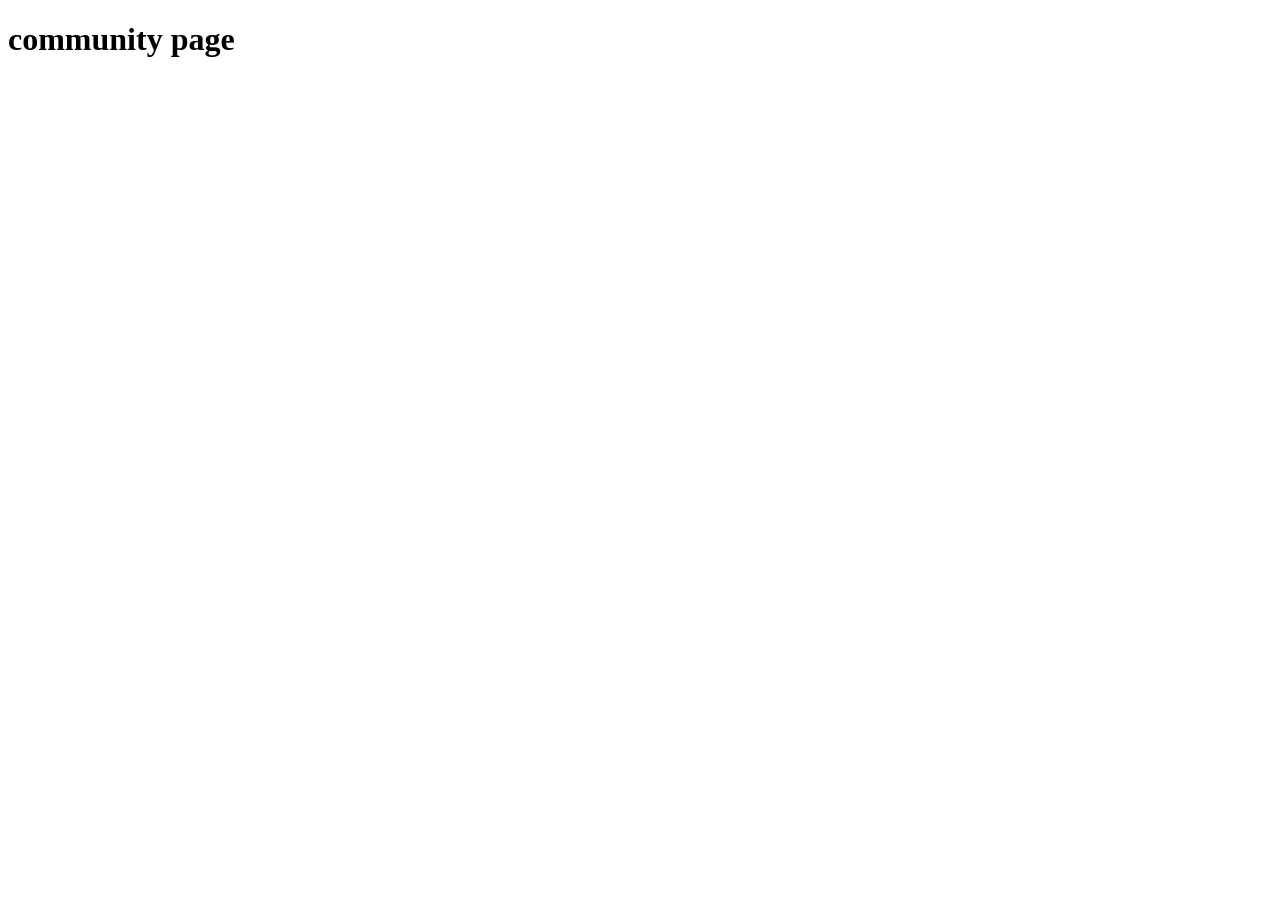
==== pages/community.html @ 9b2ff8e5 "Project structure added" ====
<!doctype html>
<html lang="en">
  <head>
    <meta charset="UTF-8" />
    <meta name="viewport" content="width=device-width, initial-scale=1.0" />
    <title>Document</title>
  </head>
  <body>
    <h1>community page</h1>
  </body>
</html>
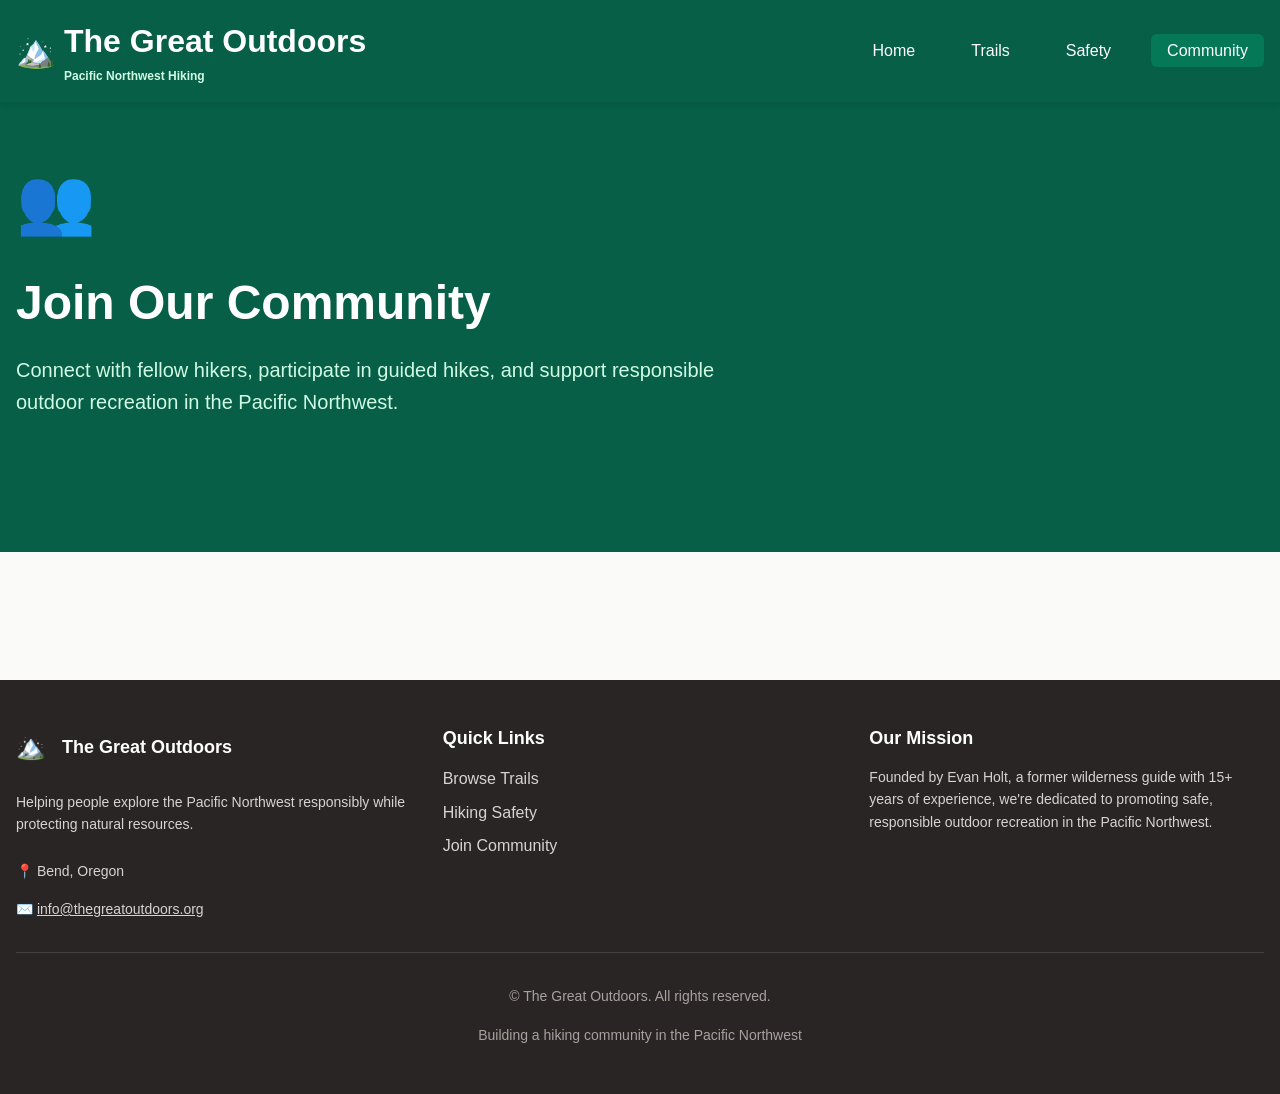
==== commit e88ca5e6: "added community page infra and added missing content on the home page" ====
--- a/pages/community.html
+++ b/pages/community.html
@@ -3,9 +3,135 @@
   <head>
     <meta charset="UTF-8" />
     <meta name="viewport" content="width=device-width, initial-scale=1.0" />
-    <title>Document</title>
+    <meta
+      name="description"
+      content="Join The Great Outdoors hiking community. Register for guided hikes, support our mission, and connect with fellow outdoor enthusiasts."
+    />
+    <title>Community - The Great Outdoors</title>
+
+    <link rel="stylesheet" href="../styles/framework.css" />
+    <link rel="stylesheet" href="../styles/styles.css" />
   </head>
   <body>
-    <h1>community page</h1>
+    <!-- NAVIGATION -->
+    <nav class="navbar">
+      <div class="container navbar-container">
+        <a href="index.html" class="navbar-brand">
+          <span>🏔️</span>
+          <div>
+            <div>The Great Outdoors</div>
+            <div class="text-xs text-emerald-100">Pacific Northwest Hiking</div>
+          </div>
+        </a>
+
+        <button
+          class="navbar-toggle"
+          id="navToggle"
+          aria-label="Toggle navigation"
+        >
+          ☰
+        </button>
+
+        <ul class="navbar-nav" id="navMenu">
+          <li><a href="index.html" class="nav-link">Home</a></li>
+          <li><a href="trails.html" class="nav-link">Trails</a></li>
+          <li><a href="safety.html" class="nav-link">Safety</a></li>
+          <li>
+            <a href="community.html" class="nav-link active">Community</a>
+          </li>
+        </ul>
+      </div>
+    </nav>
+
+    <!-- HERO SECTION -->
+    <section class="hero hero-sm">
+      <div class="container">
+        <div class="hero-content m-0">
+          <div style="font-size: 4rem; margin-bottom: 1.5rem">👥</div>
+          <h1 class="hero-title">Join Our Community</h1>
+          <p class="hero-text">
+            Connect with fellow hikers, participate in guided hikes, and support
+            responsible outdoor recreation in the Pacific Northwest.
+          </p>
+        </div>
+      </div>
+    </section>
+
+    <!-- MAIN CONTENT -->
+    <div class="container section-lg">
+      <!-- Upcoming Guided Hikes -->
+
+      <!-- Registration Form -->
+
+      <!-- Support Section -->
+
+      <!-- Newsletter Signup -->
+
+      <!-- Community Benefits -->
+    </div>
+
+    <!-- FOOTER -->
+    <footer class="footer">
+      <div class="container">
+        <div class="grid grid-cols-3 gap-4">
+          <div>
+            <div class="flex items-center gap-2 mb-3">
+              <span style="font-size: 1.5rem">🏔️</span>
+              <span class="font-bold text-lg" style="color: white"
+                >The Great Outdoors</span
+              >
+            </div>
+            <p class="text-sm mb-3">
+              Helping people explore the Pacific Northwest responsibly while
+              protecting natural resources.
+            </p>
+            <div class="text-sm">
+              <div class="mb-2">📍 Bend, Oregon</div>
+              <div>
+                ✉️
+                <a
+                  href="mailto:info@thegreatoutdoors.org"
+                  style="color: #d6d3d1"
+                  >info@thegreatoutdoors.org</a
+                >
+              </div>
+            </div>
+          </div>
+
+          <div>
+            <h3>Quick Links</h3>
+            <ul class="footer-links">
+              <li><a href="trails.html">Browse Trails</a></li>
+              <li><a href="safety.html">Hiking Safety</a></li>
+              <li><a href="community.html">Join Community</a></li>
+            </ul>
+          </div>
+
+          <div>
+            <h3>Our Mission</h3>
+            <p class="text-sm">
+              Founded by Evan Holt, a former wilderness guide with 15+ years of
+              experience, we're dedicated to promoting safe, responsible outdoor
+              recreation in the Pacific Northwest.
+            </p>
+          </div>
+        </div>
+
+        <div class="footer-bottom">
+          <p>
+            &copy; <span id="currentYear"></span> The Great Outdoors. All rights
+            reserved.
+          </p>
+          <p class="mt-1">
+            Building a hiking community in the Pacific Northwest
+          </p>
+        </div>
+      </div>
+    </footer>
+
+    <!-- JAVASCRIPT -->
+    <script src="js/trails-data.js"></script>
+    <script src="js/main.js"></script>
+    <script src="js/community.js"></script>
   </body>
 </html>
--- a/styles/framework.css
+++ b/styles/framework.css
@@ -0,0 +1,822 @@
+/**
+ * CUSTOM CSS FRAMEWORK
+ * A simple, class-based CSS framework for The Great Outdoors website
+ * Students can use these classes throughout the HTML files
+ * 
+ * HOW TO USE:
+ * 1. Add classes to HTML elements like: <div class="container">
+ * 2. Multiple classes can be combined: <div class="card shadow">
+ * 3. Modify colors and sizes below to customize the design
+ */
+
+/* ========================================
+   RESET & BASE STYLES
+   ======================================== */
+
+* {
+  margin: 0;
+  padding: 0;
+  box-sizing: border-box;
+}
+
+body {
+  font-family:
+    -apple-system, BlinkMacSystemFont, "Segoe UI", "Roboto", "Oxygen", "Ubuntu",
+    "Cantarell", sans-serif;
+  line-height: 1.6;
+  color: #292524; /* stone-800 */
+  background-color: #fafaf9; /* stone-50 */
+}
+
+img {
+  max-width: 100%;
+  height: auto;
+  display: block;
+}
+
+/* ========================================
+   LAYOUT CLASSES
+   ======================================== */
+
+/* Container - centers content and adds padding */
+.container {
+  max-width: 1280px;
+  margin: 0 auto;
+  padding: 0 1rem;
+}
+
+.container-wide {
+  max-width: 1536px;
+  margin: 0 auto;
+  padding: 0 1rem;
+}
+
+.container-narrow {
+  max-width: 768px;
+  margin: 0 auto;
+  padding: 0 1rem;
+}
+
+/* Spacing utilities */
+.section {
+  padding: 3rem 0;
+}
+
+.section-lg {
+  padding: 4rem 0;
+}
+
+/* ========================================
+   GRID SYSTEM
+   ======================================== */
+
+.grid {
+  display: grid;
+  gap: 1.5rem;
+}
+
+.grid-cols-1 {
+  grid-template-columns: 1fr;
+}
+
+.grid-cols-2 {
+  grid-template-columns: repeat(2, 1fr);
+}
+
+.grid-cols-3 {
+  grid-template-columns: repeat(3, 1fr);
+}
+
+.grid-cols-4 {
+  grid-template-columns: repeat(4, 1fr);
+}
+
+/* Responsive grid - mobile first */
+@media (max-width: 768px) {
+  .grid-cols-2,
+  .grid-cols-3,
+  .grid-cols-4 {
+    grid-template-columns: 1fr;
+  }
+}
+
+@media (min-width: 769px) and (max-width: 1024px) {
+  .grid-cols-3,
+  .grid-cols-4 {
+    grid-template-columns: repeat(2, 1fr);
+  }
+}
+
+/* Flexbox utilities */
+.flex {
+  display: flex;
+}
+
+.flex-col {
+  flex-direction: column;
+}
+
+.flex-wrap {
+  flex-wrap: wrap;
+}
+
+.items-center {
+  align-items: center;
+}
+
+.items-start {
+  align-items: flex-start;
+}
+
+.justify-between {
+  justify-content: space-between;
+}
+
+.justify-center {
+  justify-content: center;
+}
+
+.gap-1 {
+  gap: 0.5rem;
+}
+
+.gap-2 {
+  gap: 1rem;
+}
+
+.gap-3 {
+  gap: 1.5rem;
+}
+
+.gap-4 {
+  gap: 2rem;
+}
+
+/* ========================================
+   COLOR SYSTEM
+   ======================================== */
+
+/* Background colors */
+.bg-white {
+  background-color: #ffffff;
+}
+
+.bg-stone-50 {
+  background-color: #fafaf9;
+}
+
+.bg-stone-100 {
+  background-color: #f5f5f4;
+}
+
+.bg-stone-800 {
+  background-color: #292524;
+}
+
+.bg-emerald-50 {
+  background-color: #ecfdf5;
+}
+
+.bg-emerald-700 {
+  background-color: #047857;
+}
+
+.bg-emerald-800 {
+  background-color: #065f46;
+}
+
+.bg-amber-50 {
+  background-color: #fffbeb;
+}
+
+/* Text colors */
+.text-white {
+  color: #ffffff;
+}
+
+.text-stone-600 {
+  color: #57534e;
+}
+
+.text-stone-700 {
+  color: #44403c;
+}
+
+.text-stone-800 {
+  color: #292524;
+}
+
+.text-emerald-100 {
+  color: #d1fae5;
+}
+
+.text-emerald-700 {
+  color: #047857;
+}
+
+.text-emerald-800 {
+  color: #065f46;
+}
+
+.text-amber-700 {
+  color: #b45309;
+}
+
+.text-green-800 {
+  color: #166534;
+}
+
+.text-yellow-800 {
+  color: #854d0e;
+}
+
+.text-red-800 {
+  color: #991b1b;
+}
+
+/* ========================================
+   TYPOGRAPHY
+   ======================================== */
+
+h1,
+h2,
+h3,
+h4,
+h5,
+h6 {
+  font-weight: 700;
+  line-height: 1.2;
+  margin-bottom: 1rem;
+  color: #292524;
+}
+
+h1 {
+  font-size: 2.5rem;
+}
+
+h2 {
+  font-size: 2rem;
+}
+
+h3 {
+  font-size: 1.5rem;
+}
+
+h4 {
+  font-size: 1.25rem;
+}
+
+p {
+  margin-bottom: 1rem;
+}
+
+.text-xl {
+  font-size: 1.25rem;
+}
+
+.text-lg {
+  font-size: 1.125rem;
+}
+
+.text-sm {
+  font-size: 0.875rem;
+}
+
+.text-xs {
+  font-size: 0.75rem;
+}
+
+.text-center {
+  text-align: center;
+}
+
+.font-bold {
+  font-weight: 700;
+}
+
+.font-semibold {
+  font-weight: 600;
+}
+
+/* ========================================
+   BUTTONS
+   ======================================== */
+
+.btn {
+  display: inline-block;
+  padding: 0.75rem 1.5rem;
+  font-weight: 600;
+  text-align: center;
+  text-decoration: none;
+  border-radius: 0.5rem;
+  border: none;
+  cursor: pointer;
+  transition: all 0.2s;
+  font-size: 1rem;
+}
+
+.btn-primary {
+  background-color: #047857; /* emerald-700 */
+  color: white;
+}
+
+.btn-primary:hover {
+  background-color: #065f46; /* emerald-800 */
+}
+
+.btn-secondary {
+  background-color: white;
+  color: #047857;
+  border: 2px solid #047857;
+}
+
+.btn-secondary:hover {
+  background-color: #ecfdf5; /* emerald-50 */
+}
+
+.btn-block {
+  display: block;
+  width: 100%;
+}
+
+.btn-lg {
+  padding: 1rem 2rem;
+  font-size: 1.125rem;
+}
+
+/* ========================================
+   CARDS
+   ======================================== */
+
+.card {
+  background-color: white;
+  border-radius: 0.5rem;
+  padding: 1.5rem;
+  border: 1px solid #e7e5e4; /* stone-200 */
+}
+
+.card-image {
+  width: 100%;
+  height: 12rem;
+  object-fit: cover;
+  border-radius: 0.5rem 0.5rem 0 0;
+  margin: -1.5rem -1.5rem 1rem -1.5rem;
+}
+
+.card-title {
+  font-size: 1.25rem;
+  font-weight: 700;
+  margin-bottom: 0.5rem;
+  color: #292524;
+}
+
+.card-text {
+  color: #57534e;
+  margin-bottom: 1rem;
+}
+
+/* ========================================
+   BADGES & PILLS
+   ======================================== */
+
+.badge {
+  display: inline-block;
+  padding: 0.25rem 0.75rem;
+  font-size: 0.875rem;
+  font-weight: 600;
+  border-radius: 9999px;
+}
+
+.badge-green {
+  background-color: #dcfce7;
+  color: #166534;
+}
+
+.badge-yellow {
+  background-color: #fef9c3;
+  color: #854d0e;
+}
+
+.badge-red {
+  background-color: #fee2e2;
+  color: #991b1b;
+}
+
+.badge-emerald {
+  background-color: #047857;
+  color: white;
+}
+
+/* ========================================
+   FORMS
+   ======================================== */
+
+.form-group {
+  margin-bottom: 1.5rem;
+}
+
+.form-label {
+  display: block;
+  font-weight: 600;
+  margin-bottom: 0.5rem;
+  color: #44403c;
+}
+
+.form-control {
+  width: 100%;
+  padding: 0.75rem 1rem;
+  border: 1px solid #d6d3d1; /* stone-300 */
+  border-radius: 0.5rem;
+  font-size: 1rem;
+  font-family: inherit;
+}
+
+.form-control:focus {
+  outline: none;
+  border-color: #047857;
+  box-shadow: 0 0 0 3px rgba(4, 120, 87, 0.1);
+}
+
+select.form-control {
+  cursor: pointer;
+  background-color: white;
+}
+
+textarea.form-control {
+  min-height: 120px;
+  resize: vertical;
+}
+
+/* ========================================
+   NAVIGATION
+   ======================================== */
+
+.navbar {
+  background-color: #065f46; /* emerald-800 */
+  color: white;
+  padding: 1rem 0;
+  position: sticky;
+  top: 0;
+  z-index: 1000;
+  box-shadow: 0 2px 8px rgba(0, 0, 0, 0.1);
+}
+
+.navbar-container {
+  display: flex;
+  justify-content: space-between;
+  align-items: center;
+}
+
+.navbar-brand {
+  font-size: 2rem;
+  font-weight: 700;
+  color: white;
+  text-decoration: none;
+  display: flex;
+  align-items: center;
+  gap: 0.5rem;
+}
+
+.navbar-brand:hover {
+  opacity: 0.9;
+}
+
+.navbar-nav {
+  display: flex;
+  list-style: none;
+  gap: 1.5rem;
+  align-items: center;
+}
+
+.nav-link {
+  color: white;
+  text-decoration: none;
+  padding: 0.5rem 1rem;
+  border-radius: 0.375rem;
+  transition: background-color 0.2s;
+}
+
+.nav-link:hover,
+.nav-link.active {
+  background-color: #047857; /* emerald-700 */
+}
+
+/* Mobile menu toggle */
+.navbar-toggle {
+  display: none;
+  background: none;
+  border: none;
+  color: white;
+  font-size: 1.5rem;
+  cursor: pointer;
+}
+
+@media (max-width: 768px) {
+  .navbar-toggle {
+    display: block;
+  }
+
+  .navbar-nav {
+    display: none;
+    flex-direction: column;
+    width: 100%;
+    gap: 0;
+  }
+
+  .navbar-nav.active {
+    display: flex;
+    position: absolute;
+    top: 100%;
+    left: 0;
+    right: 0;
+    background-color: #065f46;
+    padding: 1rem;
+    box-shadow: 0 4px 8px rgba(0, 0, 0, 0.1);
+  }
+
+  .navbar-container {
+    flex-wrap: wrap;
+  }
+
+  .nav-link {
+    display: block;
+    width: 100%;
+  }
+}
+
+/* ========================================
+   HERO SECTION
+   ======================================== */
+
+.hero {
+  background-color: #065f46; /* emerald-800 */
+  color: white;
+  padding: 4rem 0;
+  position: relative;
+  overflow: hidden;
+  min-height: 80vh;
+}
+
+.hero-sm {
+  min-height: 50vh;
+  padding: 3rem 0;
+}
+
+.hero-overlay {
+  position: absolute;
+  inset: 0;
+  background-size: cover;
+  background-position: center;
+  opacity: 0.3;
+  z-index: 0;
+}
+
+.hero-content {
+  position: relative;
+  z-index: 1;
+  max-width: 768px;
+  margin-top: 8rem;
+}
+
+.hero-content-sm {
+  margin-top: 4rem !important;
+}
+
+.hero-title {
+  font-size: 3rem;
+  line-height: 1.1;
+  margin-bottom: 1.5rem;
+  color: white;
+}
+
+.hero-text {
+  font-size: 1.25rem;
+  color: #d1fae5; /* emerald-100 */
+  margin-bottom: 2rem;
+}
+
+@media (max-width: 768px) {
+  .hero {
+    padding: 3rem 0;
+  }
+
+  .hero-title {
+    font-size: 2rem;
+  }
+
+  .hero-text {
+    font-size: 1.125rem;
+  }
+}
+
+/* ========================================
+   FOOTER
+   ======================================== */
+
+.footer {
+  background-color: #292524; /* stone-800 */
+  color: #d6d3d1; /* stone-300 */
+  padding: 3rem 0 2rem;
+  margin-top: auto;
+}
+
+.footer h3 {
+  color: white;
+  font-size: 1.125rem;
+  margin-bottom: 1rem;
+}
+
+.footer-links {
+  list-style: none;
+}
+
+.footer-links li {
+  margin-bottom: 0.5rem;
+}
+
+.footer-links a {
+  color: #d6d3d1;
+  text-decoration: none;
+  transition: color 0.2s;
+}
+
+.footer-links a:hover {
+  color: #6ee7b7; /* emerald-300 */
+}
+
+.footer-bottom {
+  border-top: 1px solid #44403c;
+  margin-top: 2rem;
+  padding-top: 2rem;
+  text-align: center;
+  color: #a8a29e;
+  font-size: 0.875rem;
+}
+
+/* ========================================
+   UTILITY CLASSES
+   ======================================== */
+
+/* Margins */
+.m-0 {
+  margin: 0;
+}
+.mt-1 {
+  margin-top: 0.5rem;
+}
+.mt-2 {
+  margin-top: 1rem;
+}
+.mt-3 {
+  margin-top: 1.5rem;
+}
+.mt-4 {
+  margin-top: 2rem;
+}
+.mb-1 {
+  margin-bottom: 0.5rem;
+}
+.mb-2 {
+  margin-bottom: 1rem;
+}
+.mb-3 {
+  margin-bottom: 1.5rem;
+}
+.mb-4 {
+  margin-bottom: 2rem;
+}
+.my-2 {
+  margin-top: 1rem;
+  margin-bottom: 1rem;
+}
+.my-3 {
+  margin-top: 1.5rem;
+  margin-bottom: 1.5rem;
+}
+.my-4 {
+  margin-top: 2rem;
+  margin-bottom: 2rem;
+}
+
+/* Padding */
+.p-0 {
+  padding: 0;
+}
+.p-1 {
+  padding: 0.5rem;
+}
+.p-2 {
+  padding: 1rem;
+}
+.p-3 {
+  padding: 1.5rem;
+}
+.p-4 {
+  padding: 2rem;
+}
+.py-2 {
+  padding-top: 1rem;
+  padding-bottom: 1rem;
+}
+.py-3 {
+  padding-top: 1.5rem;
+  padding-bottom: 1.5rem;
+}
+.py-4 {
+  padding-top: 2rem;
+  padding-bottom: 2rem;
+}
+
+/* Borders */
+.border {
+  border: 1px solid #e7e5e4;
+}
+
+.border-emerald {
+  border: 1px solid #047857;
+}
+
+.border-amber {
+  border: 1px solid #f59e0b;
+}
+
+.rounded {
+  border-radius: 0.5rem;
+}
+
+.rounded-full {
+  border-radius: 9999px;
+}
+
+/* Shadows */
+.shadow {
+  box-shadow:
+    0 1px 3px rgba(0, 0, 0, 0.1),
+    0 1px 2px rgba(0, 0, 0, 0.06);
+}
+
+.shadow-lg {
+  box-shadow:
+    0 10px 15px rgba(0, 0, 0, 0.1),
+    0 4px 6px rgba(0, 0, 0, 0.05);
+}
+
+/* Display utilities */
+.hidden {
+  display: none;
+}
+
+.block {
+  display: block;
+}
+
+.inline-block {
+  display: inline-block;
+}
+
+/* Width utilities */
+.w-full {
+  width: 100%;
+}
+
+/* Icon wrapper */
+.icon {
+  width: 1.5rem;
+  height: 1.5rem;
+  display: inline-block;
+}
+
+.icon-lg {
+  width: 2rem;
+  height: 2rem;
+}
+
+.icon-xl {
+  width: 3rem;
+  height: 3rem;
+}
+
+/* Alert boxes */
+.alert {
+  padding: 1rem;
+  border-radius: 0.5rem;
+  margin-bottom: 1rem;
+}
+
+.alert-success {
+  background-color: #dcfce7;
+  color: #166534;
+  border: 1px solid #86efac;
+}
+
+.alert-info {
+  background-color: #dbeafe;
+  color: #1e40af;
+  border: 1px solid #93c5fd;
+}
+
+.alert-warning {
+  background-color: #fef3c7;
+  color: #92400e;
+  border: 1px solid #fcd34d;
+}
--- a/styles/styles.css
+++ b/styles/styles.css
@@ -0,0 +1,169 @@
+/**
+ * ADDITIONAL STYLES
+ * Extra styles that complement the framework
+ * Students can add their own custom styles here
+ */
+
+/* Smooth scrolling for the whole page */
+html {
+  scroll-behavior: smooth;
+}
+
+/* Make sure body takes full height */
+html,
+body {
+  height: 100%;
+}
+
+body {
+  display: flex;
+  flex-direction: column;
+}
+
+/* Ensure main content pushes footer down */
+main {
+  flex: 1;
+}
+
+/* Link hover effects */
+a {
+  transition: all 0.2s ease;
+}
+
+/* Trail card hover effect */
+.card:hover {
+  transform: translateY(-4px);
+  transition: transform 0.3s ease;
+}
+
+/* Improve form accessibility - show focus clearly */
+input:focus,
+select:focus,
+textarea:focus,
+button:focus {
+  outline: 2px solid #047857;
+  outline-offset: 2px;
+}
+
+/* Better image loading */
+img {
+  background-color: #f5f5f4;
+}
+
+/* Print styles - make it look good when printed */
+@media print {
+  .navbar,
+  .footer,
+  .btn {
+    display: none;
+  }
+
+  body {
+    background: white;
+    color: black;
+  }
+
+  .card {
+    border: 1px solid #ccc;
+    page-break-inside: avoid;
+  }
+}
+
+/* Responsive typography for very small screens */
+@media (max-width: 480px) {
+  h1 {
+    font-size: 2rem;
+  }
+
+  h2 {
+    font-size: 1.5rem;
+  }
+
+  .hero-title {
+    font-size: 1.75rem;
+  }
+}
+
+/* Loading animation (can be used for future features) */
+.loading {
+  display: inline-block;
+  width: 20px;
+  height: 20px;
+  border: 3px solid rgba(4, 120, 87, 0.3);
+  border-radius: 50%;
+  border-top-color: #047857;
+  animation: spin 1s ease-in-out infinite;
+}
+
+@keyframes spin {
+  to {
+    transform: rotate(360deg);
+  }
+}
+
+/* Success message animation */
+@keyframes slideIn {
+  from {
+    opacity: 0;
+    transform: translateY(-10px);
+  }
+  to {
+    opacity: 1;
+    transform: translateY(0);
+  }
+}
+
+.alert {
+  animation: slideIn 0.3s ease;
+}
+
+/* Accessibility - Skip to main content link */
+.skip-to-main {
+  position: absolute;
+  left: -9999px;
+  z-index: 999;
+  padding: 1rem;
+  background-color: #047857;
+  color: white;
+  text-decoration: none;
+}
+
+.skip-to-main:focus {
+  left: 50%;
+  transform: translateX(-50%);
+  top: 10px;
+}
+
+/* Hero overlay background image */
+.hero-overlay {
+  background-image: url("https://images.unsplash.com/photo-1551632811-561732d1e306?w=1600&q=80");
+}
+
+/* Icon circles for value propositions */
+.icon-circle {
+  background-color: #ecfdf5; /* emerald-50 */
+  color: #047857; /* emerald-700 */
+  border-radius: 50%;
+  margin: 0 auto 1rem;
+  display: flex;
+  align-items: center;
+  justify-content: center;
+  font-size: 2rem;
+  width: 3rem;
+  height: 3rem;
+}
+
+/* CTA section icon */
+.cta-icon {
+  font-size: 4rem;
+  margin-bottom: 1.5rem;
+}
+
+/* Footer email color */
+.footer-email {
+  color: #d6d3d1;
+  text-decoration: none;
+}
+.footer-email:hover {
+  color: #6ee7b7;
+}
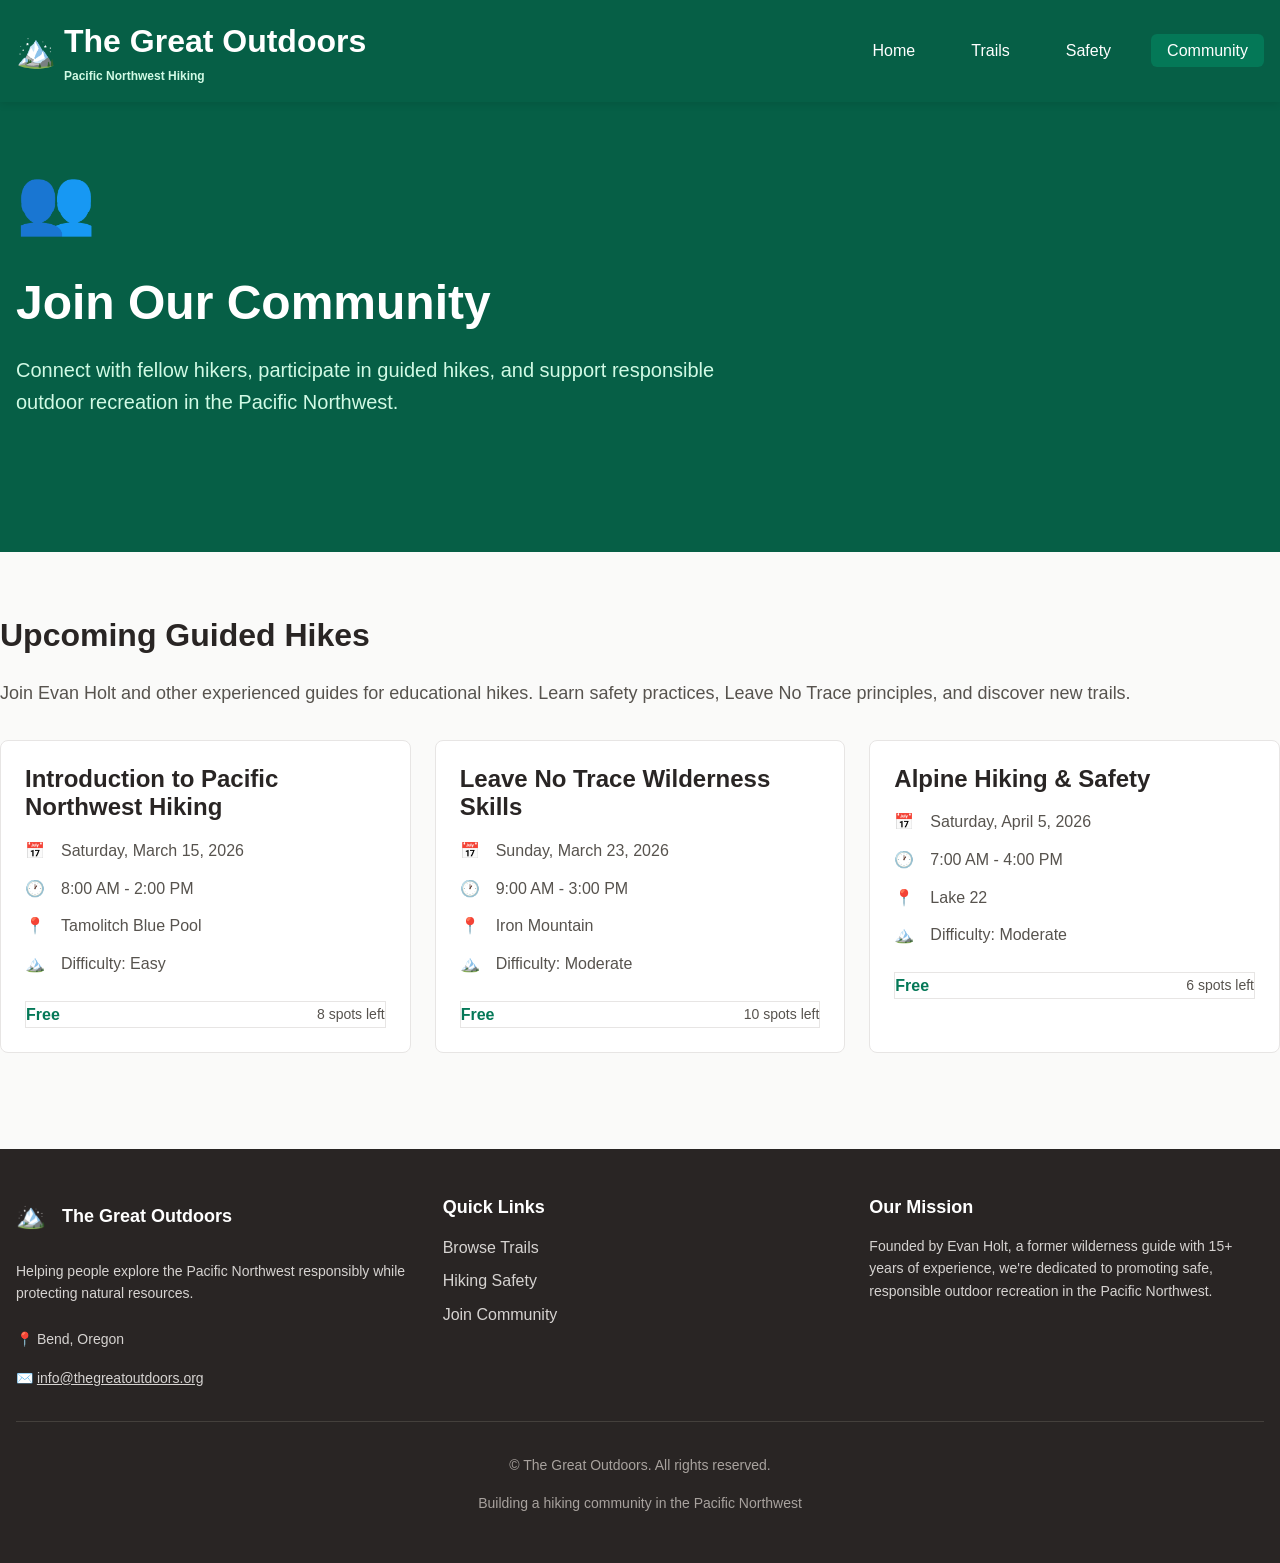
==== commit 95c6b052: "Added upcoming hikes to the community page" ====
--- a/pages/community.html
+++ b/pages/community.html
@@ -60,7 +60,100 @@
     <!-- MAIN CONTENT -->
     <div class="container section-lg">
       <!-- Upcoming Guided Hikes -->
-
+<section>
+  <h2 class="mb-3">Upcoming Guided Hikes</h2>
+
+  <p class="text-lg text-stone-600 mb-4">
+    Join Evan Holt and other experienced guides for educational hikes.
+    Learn safety practices, Leave No Trace principles, and discover new trails.
+  </p>
+
+  <div class="grid grid-cols-3 gap-3 mb-4">
+    <div class="card">
+      <h3>Introduction to Pacific Northwest Hiking</h3>
+
+      <div style="display:flex; flex-direction:column; gap:0.75rem; margin-bottom:1.5rem">
+        <div class="flex items-start gap-2 text-stone-600">
+          <span>📅</span>
+          <span>Saturday, March 15, 2026</span>
+        </div>
+        <div class="flex items-start gap-2 text-stone-600">
+          <span>🕐</span>
+          <span>8:00 AM - 2:00 PM</span>
+        </div>
+        <div class="flex items-start gap-2 text-stone-600">
+          <span>📍</span>
+          <span>Tamolitch Blue Pool</span>
+        </div>
+        <div class="flex items-start gap-2 text-stone-600">
+          <span>🏔️</span>
+          <span>Difficulty: Easy</span>
+        </div>
+      </div>
+
+      <div class="flex justify-between items-center pt-3 border" style="border-top:1px solid #e7e5e4">
+        <span class="text-emerald-700 font-semibold">Free</span>
+        <span class="text-sm text-stone-600">8 spots left</span>
+      </div>
+    </div>
+
+    <div class="card">
+      <h3>Leave No Trace Wilderness Skills</h3>
+
+      <div style="display:flex; flex-direction:column; gap:0.75rem; margin-bottom:1.5rem">
+        <div class="flex items-start gap-2 text-stone-600">
+          <span>📅</span>
+          <span>Sunday, March 23, 2026</span>
+        </div>
+        <div class="flex items-start gap-2 text-stone-600">
+          <span>🕐</span>
+          <span>9:00 AM - 3:00 PM</span>
+        </div>
+        <div class="flex items-start gap-2 text-stone-600">
+          <span>📍</span>
+          <span>Iron Mountain</span>
+        </div>
+        <div class="flex items-start gap-2 text-stone-600">
+          <span>🏔️</span>
+          <span>Difficulty: Moderate</span>
+        </div>
+      </div>
+
+      <div class="flex justify-between items-center pt-3 border" style="border-top:1px solid #e7e5e4">
+        <span class="text-emerald-700 font-semibold">Free</span>
+        <span class="text-sm text-stone-600">10 spots left</span>
+      </div>
+    </div>
+
+    <div class="card">
+      <h3>Alpine Hiking &amp; Safety</h3>
+
+      <div style="display:flex; flex-direction:column; gap:0.75rem; margin-bottom:1.5rem">
+        <div class="flex items-start gap-2 text-stone-600">
+          <span>📅</span>
+          <span>Saturday, April 5, 2026</span>
+        </div>
+        <div class="flex items-start gap-2 text-stone-600">
+          <span>🕐</span>
+          <span>7:00 AM - 4:00 PM</span>
+        </div>
+        <div class="flex items-start gap-2 text-stone-600">
+          <span>📍</span>
+          <span>Lake 22</span>
+        </div>
+        <div class="flex items-start gap-2 text-stone-600">
+          <span>🏔️</span>
+          <span>Difficulty: Moderate</span>
+        </div>
+      </div>
+
+      <div class="flex justify-between items-center pt-3 border" style="border-top:1px solid #e7e5e4">
+        <span class="text-emerald-700 font-semibold">Free</span>
+        <span class="text-sm text-stone-600">6 spots left</span>
+      </div>
+    </div>
+  </div>
+</section>
       <!-- Registration Form -->
 
       <!-- Support Section -->
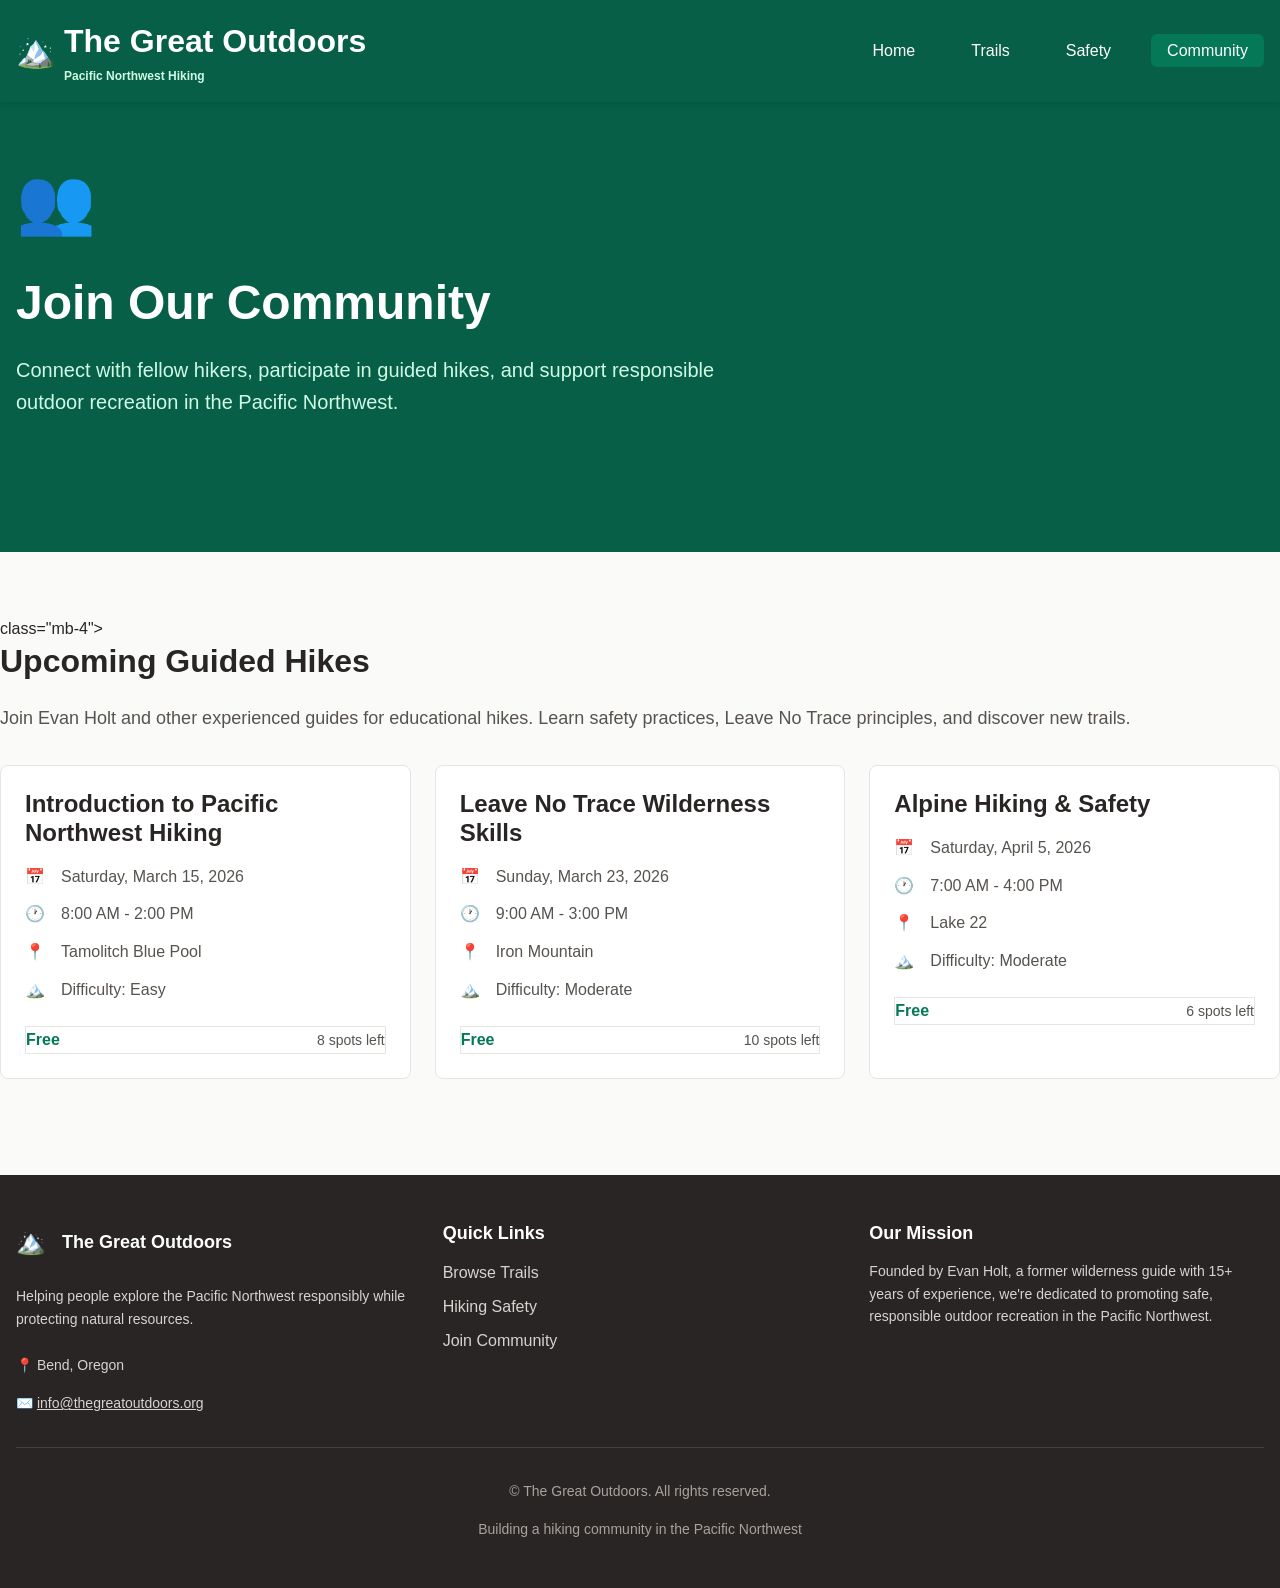
==== commit 2f8fc3ee: "added the class mb4 to the section" ====
--- a/pages/community.html
+++ b/pages/community.html
@@ -60,7 +60,7 @@
     <!-- MAIN CONTENT -->
     <div class="container section-lg">
       <!-- Upcoming Guided Hikes -->
-<section>
+<section> class="mb-4">
   <h2 class="mb-3">Upcoming Guided Hikes</h2>
 
   <p class="text-lg text-stone-600 mb-4">
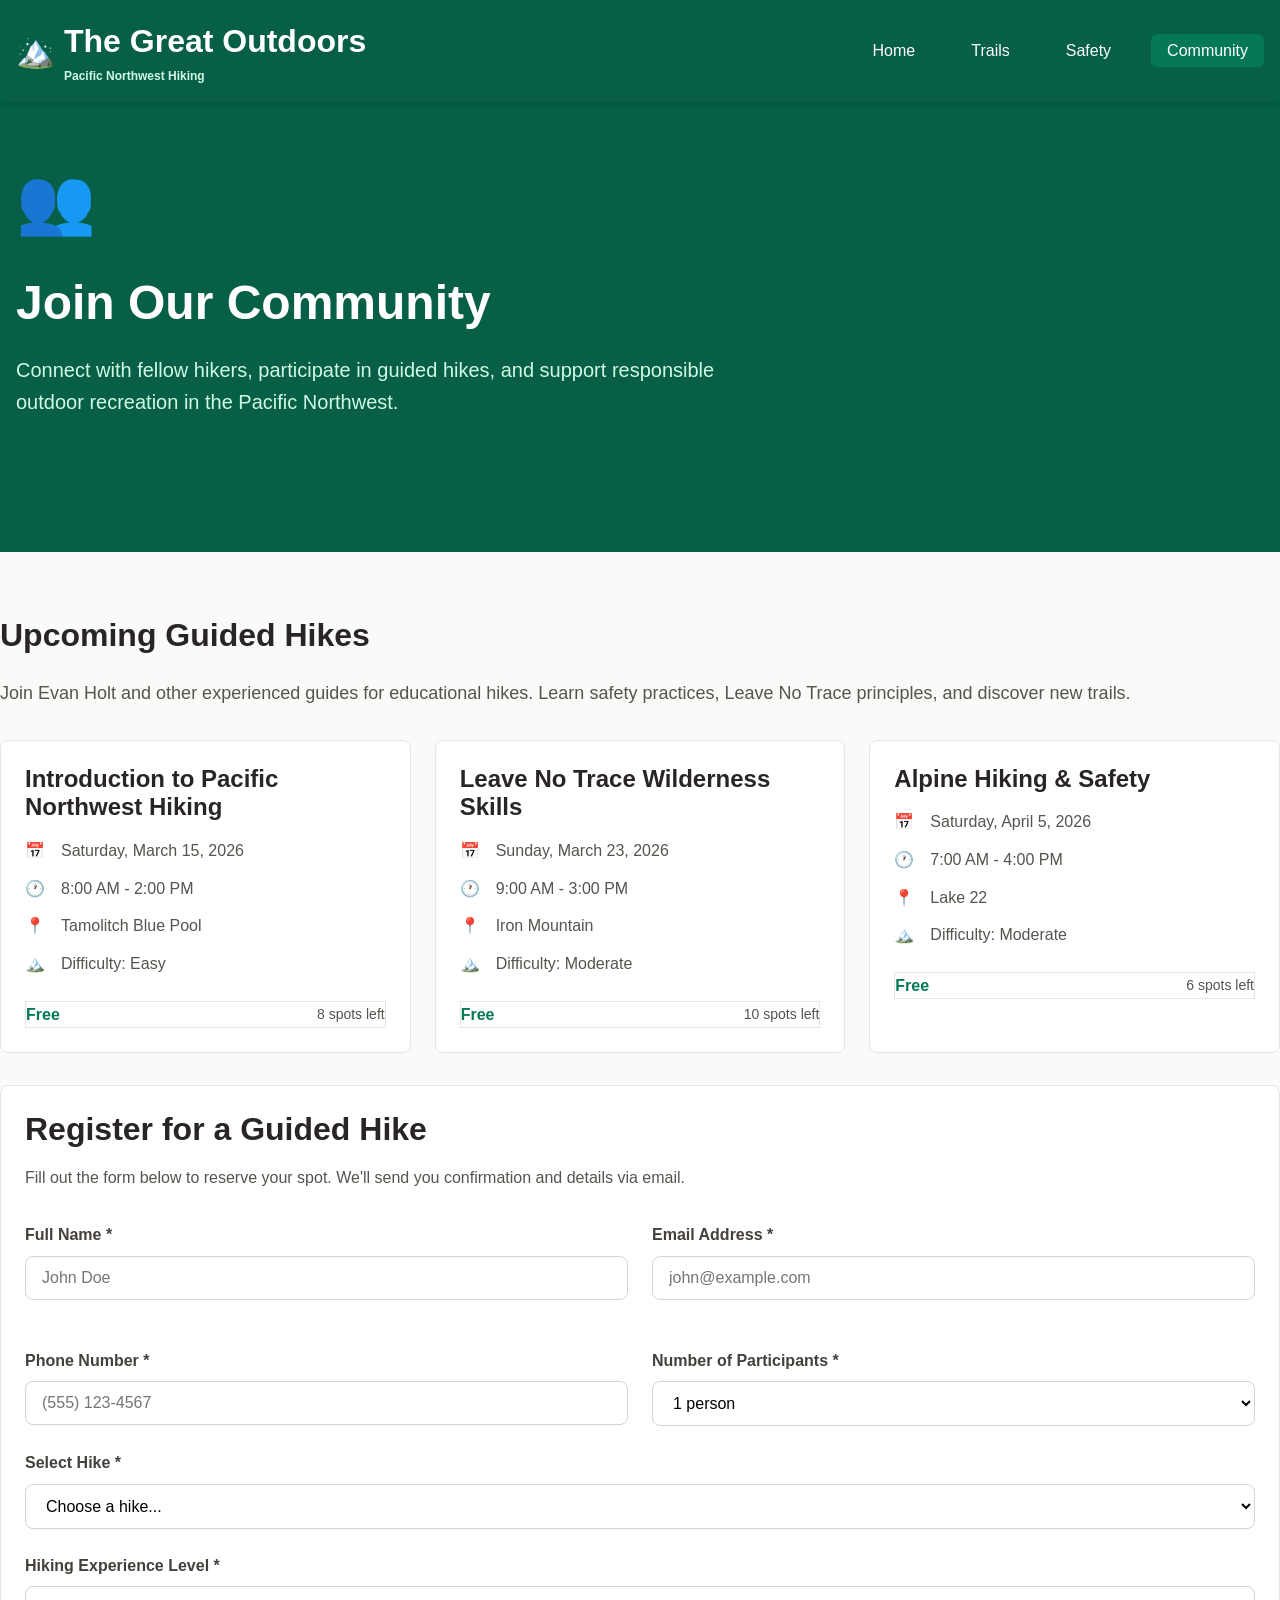
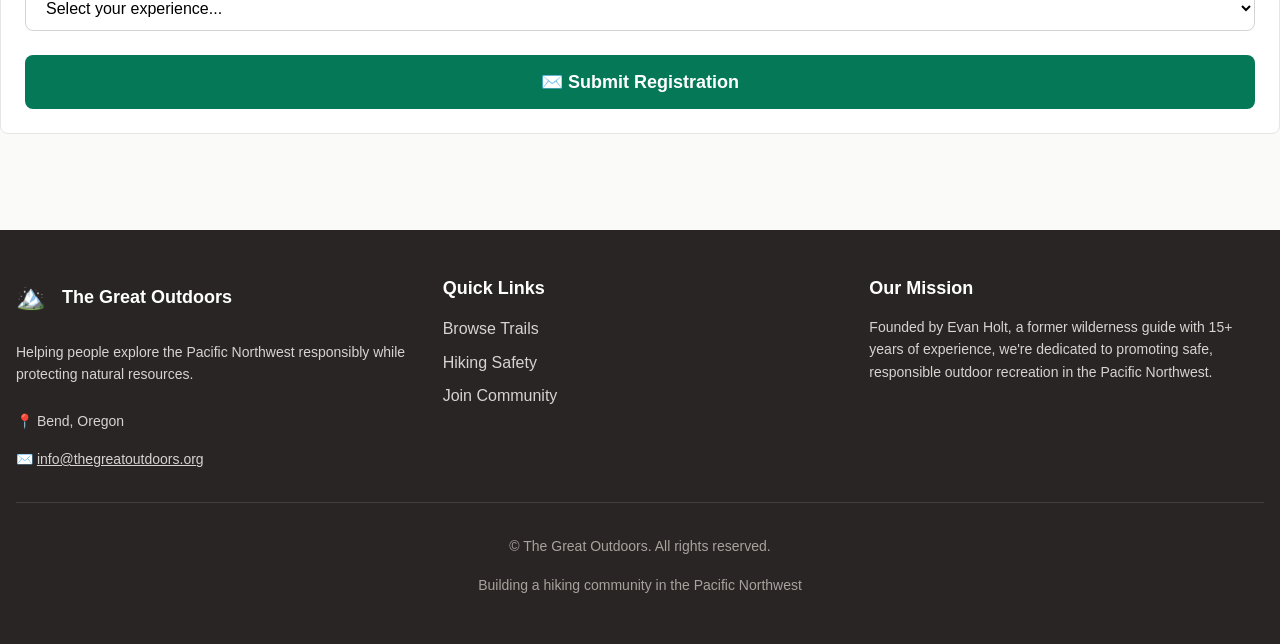
==== commit 26f09eac: "added registration form section and fix minor link bugs" ====
--- a/pages/community.html
+++ b/pages/community.html
@@ -16,7 +16,7 @@
     <!-- NAVIGATION -->
     <nav class="navbar">
       <div class="container navbar-container">
-        <a href="index.html" class="navbar-brand">
+        <a href="../index.html" class="navbar-brand">
           <span>🏔️</span>
           <div>
             <div>The Great Outdoors</div>
@@ -60,102 +60,247 @@
     <!-- MAIN CONTENT -->
     <div class="container section-lg">
       <!-- Upcoming Guided Hikes -->
-<section> class="mb-4">
-  <h2 class="mb-3">Upcoming Guided Hikes</h2>
-
-  <p class="text-lg text-stone-600 mb-4">
-    Join Evan Holt and other experienced guides for educational hikes.
-    Learn safety practices, Leave No Trace principles, and discover new trails.
-  </p>
-
-  <div class="grid grid-cols-3 gap-3 mb-4">
-    <div class="card">
-      <h3>Introduction to Pacific Northwest Hiking</h3>
-
-      <div style="display:flex; flex-direction:column; gap:0.75rem; margin-bottom:1.5rem">
-        <div class="flex items-start gap-2 text-stone-600">
-          <span>📅</span>
-          <span>Saturday, March 15, 2026</span>
-        </div>
-        <div class="flex items-start gap-2 text-stone-600">
-          <span>🕐</span>
-          <span>8:00 AM - 2:00 PM</span>
-        </div>
-        <div class="flex items-start gap-2 text-stone-600">
-          <span>📍</span>
-          <span>Tamolitch Blue Pool</span>
-        </div>
-        <div class="flex items-start gap-2 text-stone-600">
-          <span>🏔️</span>
-          <span>Difficulty: Easy</span>
-        </div>
-      </div>
-
-      <div class="flex justify-between items-center pt-3 border" style="border-top:1px solid #e7e5e4">
-        <span class="text-emerald-700 font-semibold">Free</span>
-        <span class="text-sm text-stone-600">8 spots left</span>
-      </div>
-    </div>
-
-    <div class="card">
-      <h3>Leave No Trace Wilderness Skills</h3>
-
-      <div style="display:flex; flex-direction:column; gap:0.75rem; margin-bottom:1.5rem">
-        <div class="flex items-start gap-2 text-stone-600">
-          <span>📅</span>
-          <span>Sunday, March 23, 2026</span>
-        </div>
-        <div class="flex items-start gap-2 text-stone-600">
-          <span>🕐</span>
-          <span>9:00 AM - 3:00 PM</span>
-        </div>
-        <div class="flex items-start gap-2 text-stone-600">
-          <span>📍</span>
-          <span>Iron Mountain</span>
-        </div>
-        <div class="flex items-start gap-2 text-stone-600">
-          <span>🏔️</span>
-          <span>Difficulty: Moderate</span>
-        </div>
-      </div>
-
-      <div class="flex justify-between items-center pt-3 border" style="border-top:1px solid #e7e5e4">
-        <span class="text-emerald-700 font-semibold">Free</span>
-        <span class="text-sm text-stone-600">10 spots left</span>
-      </div>
-    </div>
-
-    <div class="card">
-      <h3>Alpine Hiking &amp; Safety</h3>
-
-      <div style="display:flex; flex-direction:column; gap:0.75rem; margin-bottom:1.5rem">
-        <div class="flex items-start gap-2 text-stone-600">
-          <span>📅</span>
-          <span>Saturday, April 5, 2026</span>
-        </div>
-        <div class="flex items-start gap-2 text-stone-600">
-          <span>🕐</span>
-          <span>7:00 AM - 4:00 PM</span>
-        </div>
-        <div class="flex items-start gap-2 text-stone-600">
-          <span>📍</span>
-          <span>Lake 22</span>
-        </div>
-        <div class="flex items-start gap-2 text-stone-600">
-          <span>🏔️</span>
-          <span>Difficulty: Moderate</span>
-        </div>
-      </div>
-
-      <div class="flex justify-between items-center pt-3 border" style="border-top:1px solid #e7e5e4">
-        <span class="text-emerald-700 font-semibold">Free</span>
-        <span class="text-sm text-stone-600">6 spots left</span>
-      </div>
-    </div>
-  </div>
-</section>
+      <section class="mb-4">
+        <h2 class="mb-3">Upcoming Guided Hikes</h2>
+
+        <p class="text-lg text-stone-600 mb-4">
+          Join Evan Holt and other experienced guides for educational hikes.
+          Learn safety practices, Leave No Trace principles, and discover new
+          trails.
+        </p>
+
+        <div class="grid grid-cols-3 gap-3 mb-4">
+          <div class="card">
+            <h3>Introduction to Pacific Northwest Hiking</h3>
+
+            <div
+              style="
+                display: flex;
+                flex-direction: column;
+                gap: 0.75rem;
+                margin-bottom: 1.5rem;
+              "
+            >
+              <div class="flex items-start gap-2 text-stone-600">
+                <span>📅</span>
+                <span>Saturday, March 15, 2026</span>
+              </div>
+              <div class="flex items-start gap-2 text-stone-600">
+                <span>🕐</span>
+                <span>8:00 AM - 2:00 PM</span>
+              </div>
+              <div class="flex items-start gap-2 text-stone-600">
+                <span>📍</span>
+                <span>Tamolitch Blue Pool</span>
+              </div>
+              <div class="flex items-start gap-2 text-stone-600">
+                <span>🏔️</span>
+                <span>Difficulty: Easy</span>
+              </div>
+            </div>
+
+            <div
+              class="flex justify-between items-center pt-3 border"
+              style="border-top: 1px solid #e7e5e4"
+            >
+              <span class="text-emerald-700 font-semibold">Free</span>
+              <span class="text-sm text-stone-600">8 spots left</span>
+            </div>
+          </div>
+
+          <div class="card">
+            <h3>Leave No Trace Wilderness Skills</h3>
+
+            <div
+              style="
+                display: flex;
+                flex-direction: column;
+                gap: 0.75rem;
+                margin-bottom: 1.5rem;
+              "
+            >
+              <div class="flex items-start gap-2 text-stone-600">
+                <span>📅</span>
+                <span>Sunday, March 23, 2026</span>
+              </div>
+              <div class="flex items-start gap-2 text-stone-600">
+                <span>🕐</span>
+                <span>9:00 AM - 3:00 PM</span>
+              </div>
+              <div class="flex items-start gap-2 text-stone-600">
+                <span>📍</span>
+                <span>Iron Mountain</span>
+              </div>
+              <div class="flex items-start gap-2 text-stone-600">
+                <span>🏔️</span>
+                <span>Difficulty: Moderate</span>
+              </div>
+            </div>
+
+            <div
+              class="flex justify-between items-center pt-3 border"
+              style="border-top: 1px solid #e7e5e4"
+            >
+              <span class="text-emerald-700 font-semibold">Free</span>
+              <span class="text-sm text-stone-600">10 spots left</span>
+            </div>
+          </div>
+
+          <div class="card">
+            <h3>Alpine Hiking &amp; Safety</h3>
+
+            <div
+              style="
+                display: flex;
+                flex-direction: column;
+                gap: 0.75rem;
+                margin-bottom: 1.5rem;
+              "
+            >
+              <div class="flex items-start gap-2 text-stone-600">
+                <span>📅</span>
+                <span>Saturday, April 5, 2026</span>
+              </div>
+              <div class="flex items-start gap-2 text-stone-600">
+                <span>🕐</span>
+                <span>7:00 AM - 4:00 PM</span>
+              </div>
+              <div class="flex items-start gap-2 text-stone-600">
+                <span>📍</span>
+                <span>Lake 22</span>
+              </div>
+              <div class="flex items-start gap-2 text-stone-600">
+                <span>🏔️</span>
+                <span>Difficulty: Moderate</span>
+              </div>
+            </div>
+
+            <div
+              class="flex justify-between items-center pt-3 border"
+              style="border-top: 1px solid #e7e5e4"
+            >
+              <span class="text-emerald-700 font-semibold">Free</span>
+              <span class="text-sm text-stone-600">6 spots left</span>
+            </div>
+          </div>
+        </div>
+      </section>
+
       <!-- Registration Form -->
-
+      <section class="card mb-4">
+        <h2 class="mb-2">Register for a Guided Hike</h2>
+        <p class="text-stone-600 mb-4">
+          Fill out the form below to reserve your spot. We'll send you
+          confirmation and details via email.
+        </p>
+
+        <!-- Success message (hidden by default) -->
+        <div
+          id="hikeFormSuccess"
+          class="alert alert-success"
+          style="display: none"
+        >
+          <strong>✓ Registration Received!</strong><br />
+          Thank you for registering. We'll send you confirmation details
+          shortly.
+        </div>
+
+        <!-- Registration form -->
+        <form id="hikeRegistrationForm">
+          <div class="grid grid-cols-2 gap-3">
+            <!-- Name -->
+            <div class="form-group">
+              <label for="hikeName" class="form-label">Full Name *</label>
+              <input
+                type="text"
+                id="hikeName"
+                class="form-control"
+                required
+                placeholder="John Doe"
+              />
+            </div>
+
+            <!-- Email -->
+            <div class="form-group">
+              <label for="hikeEmail" class="form-label">Email Address *</label>
+              <input
+                type="email"
+                id="hikeEmail"
+                class="form-control"
+                required
+                placeholder="john@example.com"
+              />
+            </div>
+
+            <!-- Phone -->
+            <div class="form-group">
+              <label for="hikePhone" class="form-label">Phone Number *</label>
+              <input
+                type="tel"
+                id="hikePhone"
+                class="form-control"
+                required
+                placeholder="(555) 123-4567"
+              />
+            </div>
+
+            <!-- Participants -->
+            <div class="form-group">
+              <label for="hikeParticipants" class="form-label"
+                >Number of Participants *</label
+              >
+              <select id="hikeParticipants" class="form-control" required>
+                <option value="1">1 person</option>
+                <option value="2">2 people</option>
+                <option value="3">3 people</option>
+                <option value="4">4 people</option>
+                <option value="5">5+ people</option>
+              </select>
+            </div>
+          </div>
+
+          <!-- Select Hike -->
+          <div class="form-group">
+            <label for="selectedHike" class="form-label">Select Hike *</label>
+            <select id="selectedHike" class="form-control" required>
+              <option value="">Choose a hike...</option>
+              <option value="hike-1">
+                Introduction to Pacific Northwest Hiking - March 15, 2026
+              </option>
+              <option value="hike-2">
+                Leave No Trace Wilderness Skills - March 23, 2026
+              </option>
+              <option value="hike-3">
+                Alpine Hiking & Safety - April 5, 2026
+              </option>
+            </select>
+          </div>
+
+          <!-- Experience Level -->
+          <div class="form-group">
+            <label for="hikeExperience" class="form-label"
+              >Hiking Experience Level *</label
+            >
+            <select id="hikeExperience" class="form-control" required>
+              <option value="">Select your experience...</option>
+              <option value="beginner">
+                Beginner - First time or limited experience
+              </option>
+              <option value="intermediate">
+                Intermediate - Regular hiker, comfortable with moderate trails
+              </option>
+              <option value="advanced">
+                Advanced - Experienced with difficult trails
+              </option>
+            </select>
+          </div>
+
+          <!-- Submit Button -->
+          <button type="submit" class="btn btn-primary btn-lg btn-block">
+            ✉️ Submit Registration
+          </button>
+        </form>
+      </section>
       <!-- Support Section -->
 
       <!-- Newsletter Signup -->
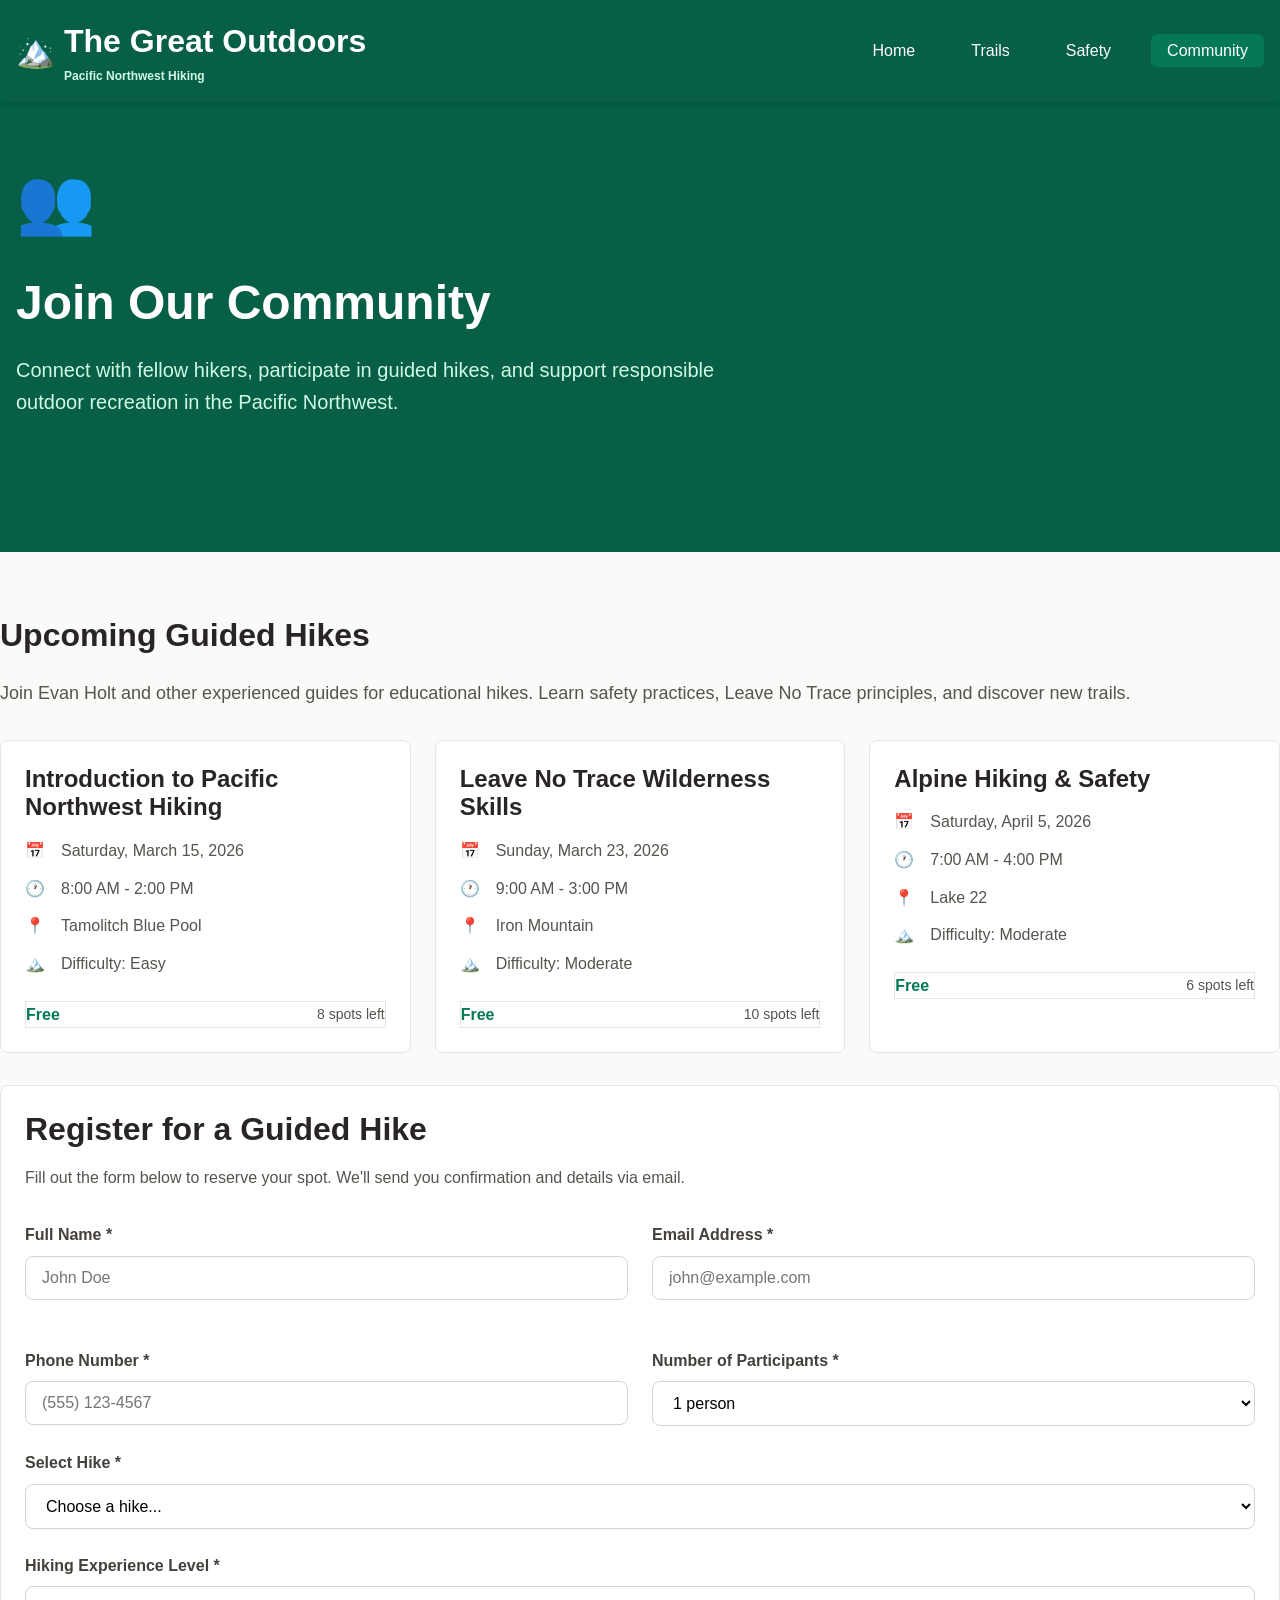
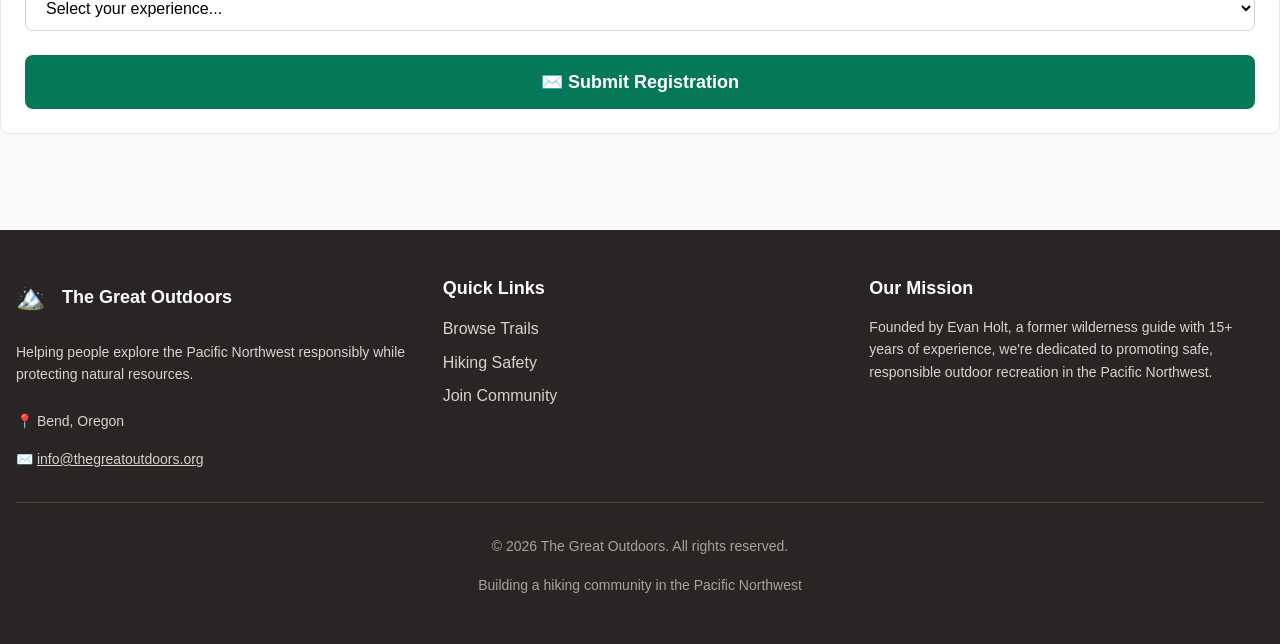
==== commit 0637cf1a: "fixed the js script pathing for community page" ====
--- a/pages/community.html
+++ b/pages/community.html
@@ -33,7 +33,7 @@
         </button>
 
         <ul class="navbar-nav" id="navMenu">
-          <li><a href="index.html" class="nav-link">Home</a></li>
+          <li><a href="../index.html" class="nav-link">Home</a></li>
           <li><a href="trails.html" class="nav-link">Trails</a></li>
           <li><a href="safety.html" class="nav-link">Safety</a></li>
           <li>
@@ -368,8 +368,8 @@
     </footer>
 
     <!-- JAVASCRIPT -->
-    <script src="js/trails-data.js"></script>
-    <script src="js/main.js"></script>
-    <script src="js/community.js"></script>
+    <script src="../scripts/trails-data.js"></script>
+    <script src="../scripts/main.js"></script>
+    <script src="../scripts/community.js"></script>
   </body>
 </html>
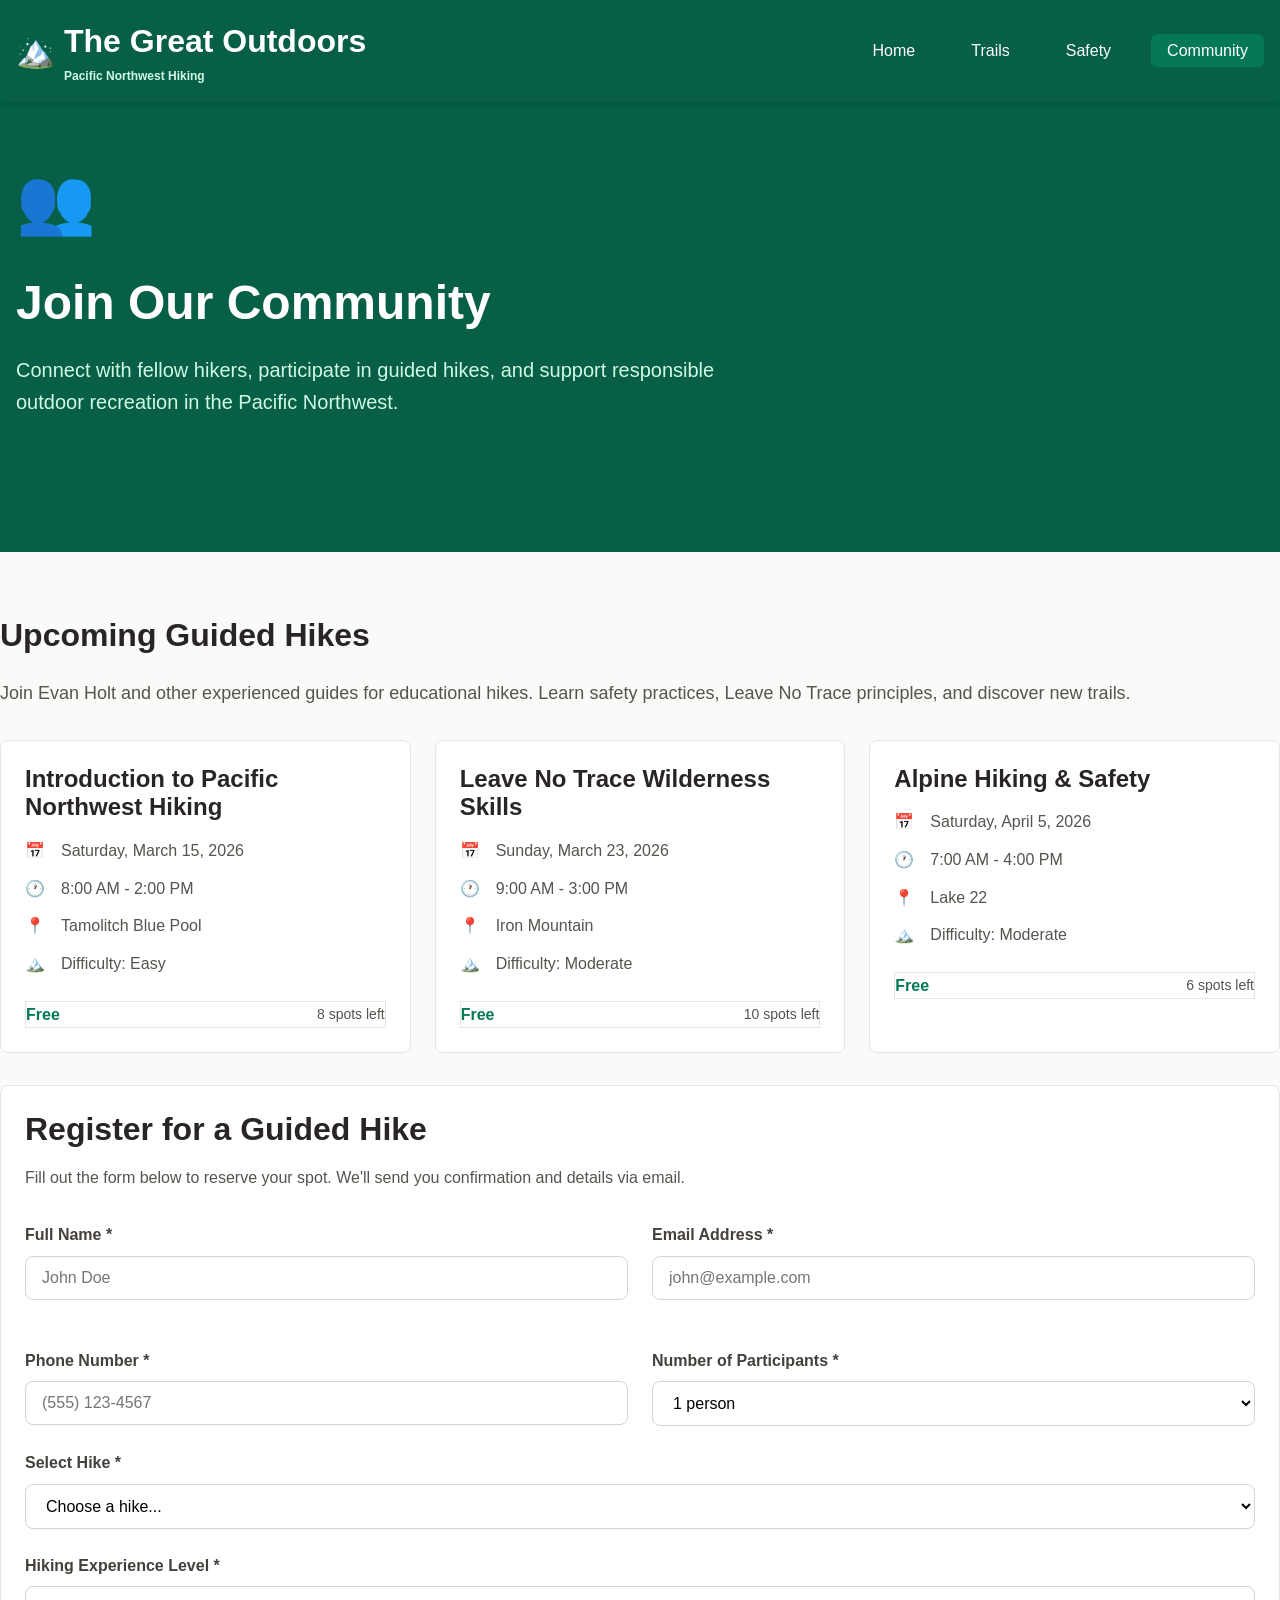
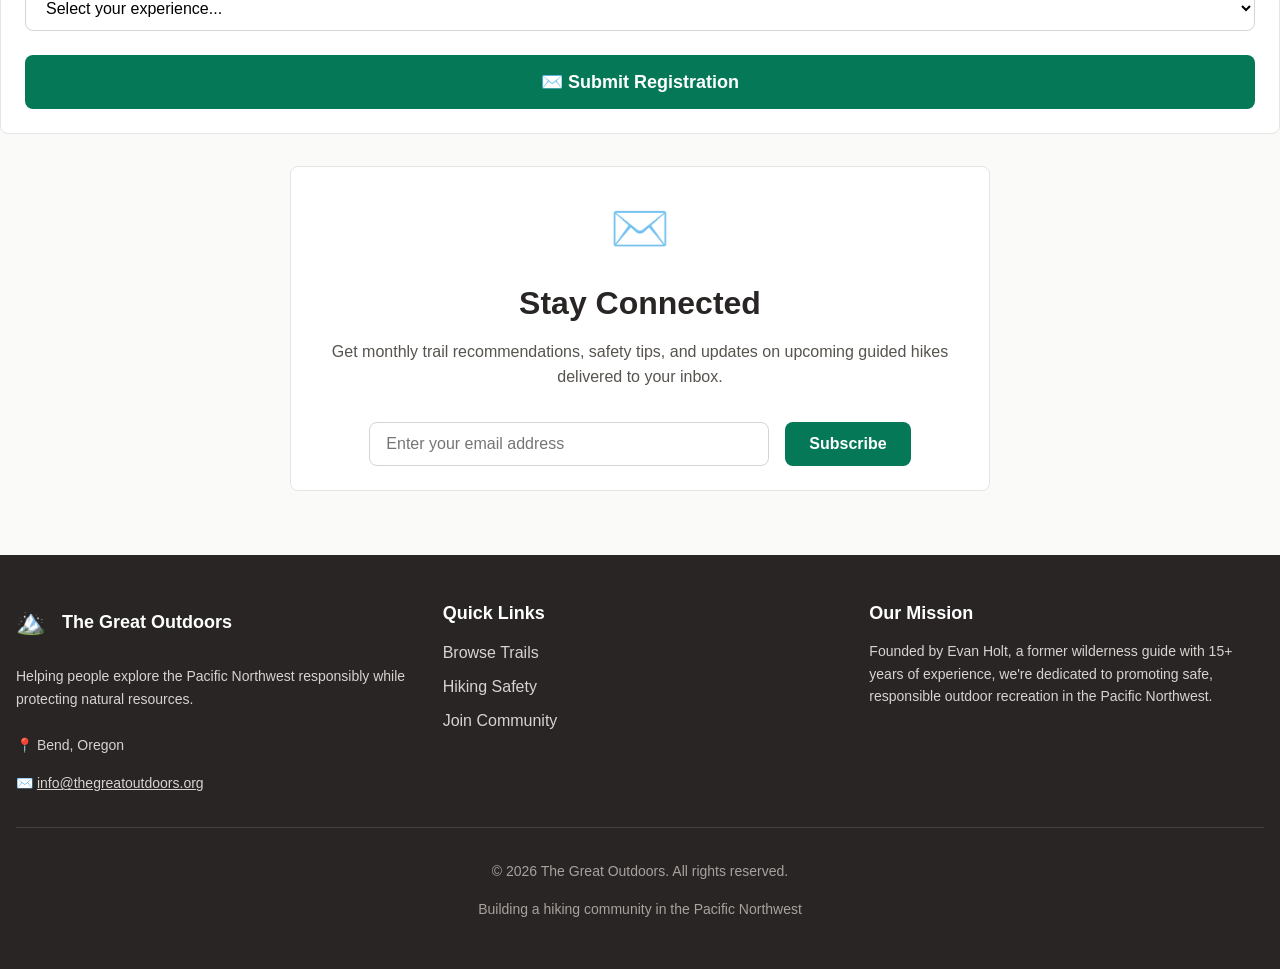
==== commit b54d270d: "Added the Newsletter to the community page" ====
--- a/pages/community.html
+++ b/pages/community.html
@@ -304,7 +304,43 @@
       <!-- Support Section -->
 
       <!-- Newsletter Signup -->
-
+<section class="card text-center" style="max-width: 700px; margin: 0 auto;">
+  <span style="font-size: 3rem; display: block; margin-bottom: 1rem;">✉️</span>
+
+  <h2>Stay Connected</h2>
+
+  <p class="text-stone-600 mb-4">
+    Get monthly trail recommendations, safety tips,
+    and updates on upcoming guided hikes delivered
+    to your inbox.
+  </p>
+
+  <div
+    id="newsletterSuccess"
+    class="alert alert-success"
+    style="display: none;"
+  >
+    <strong>✓ Thanks for subscribing!</strong>
+    Check your email for confirmation.
+  </div>
+
+  <form
+    id="newsletterForm"
+    class="flex gap-2 flex-wrap"
+    style="justify-content: center;"
+  >
+    <input
+      type="email"
+      id="newsletterEmail"
+      class="form-control"
+      required
+      placeholder="Enter your email address"
+      style="flex: 1; max-width: 400px;"
+    />
+
+    <button type="submit" class="btn btn-primary">Subscribe</button>
+  </form>
+</section>
       <!-- Community Benefits -->
     </div>
 
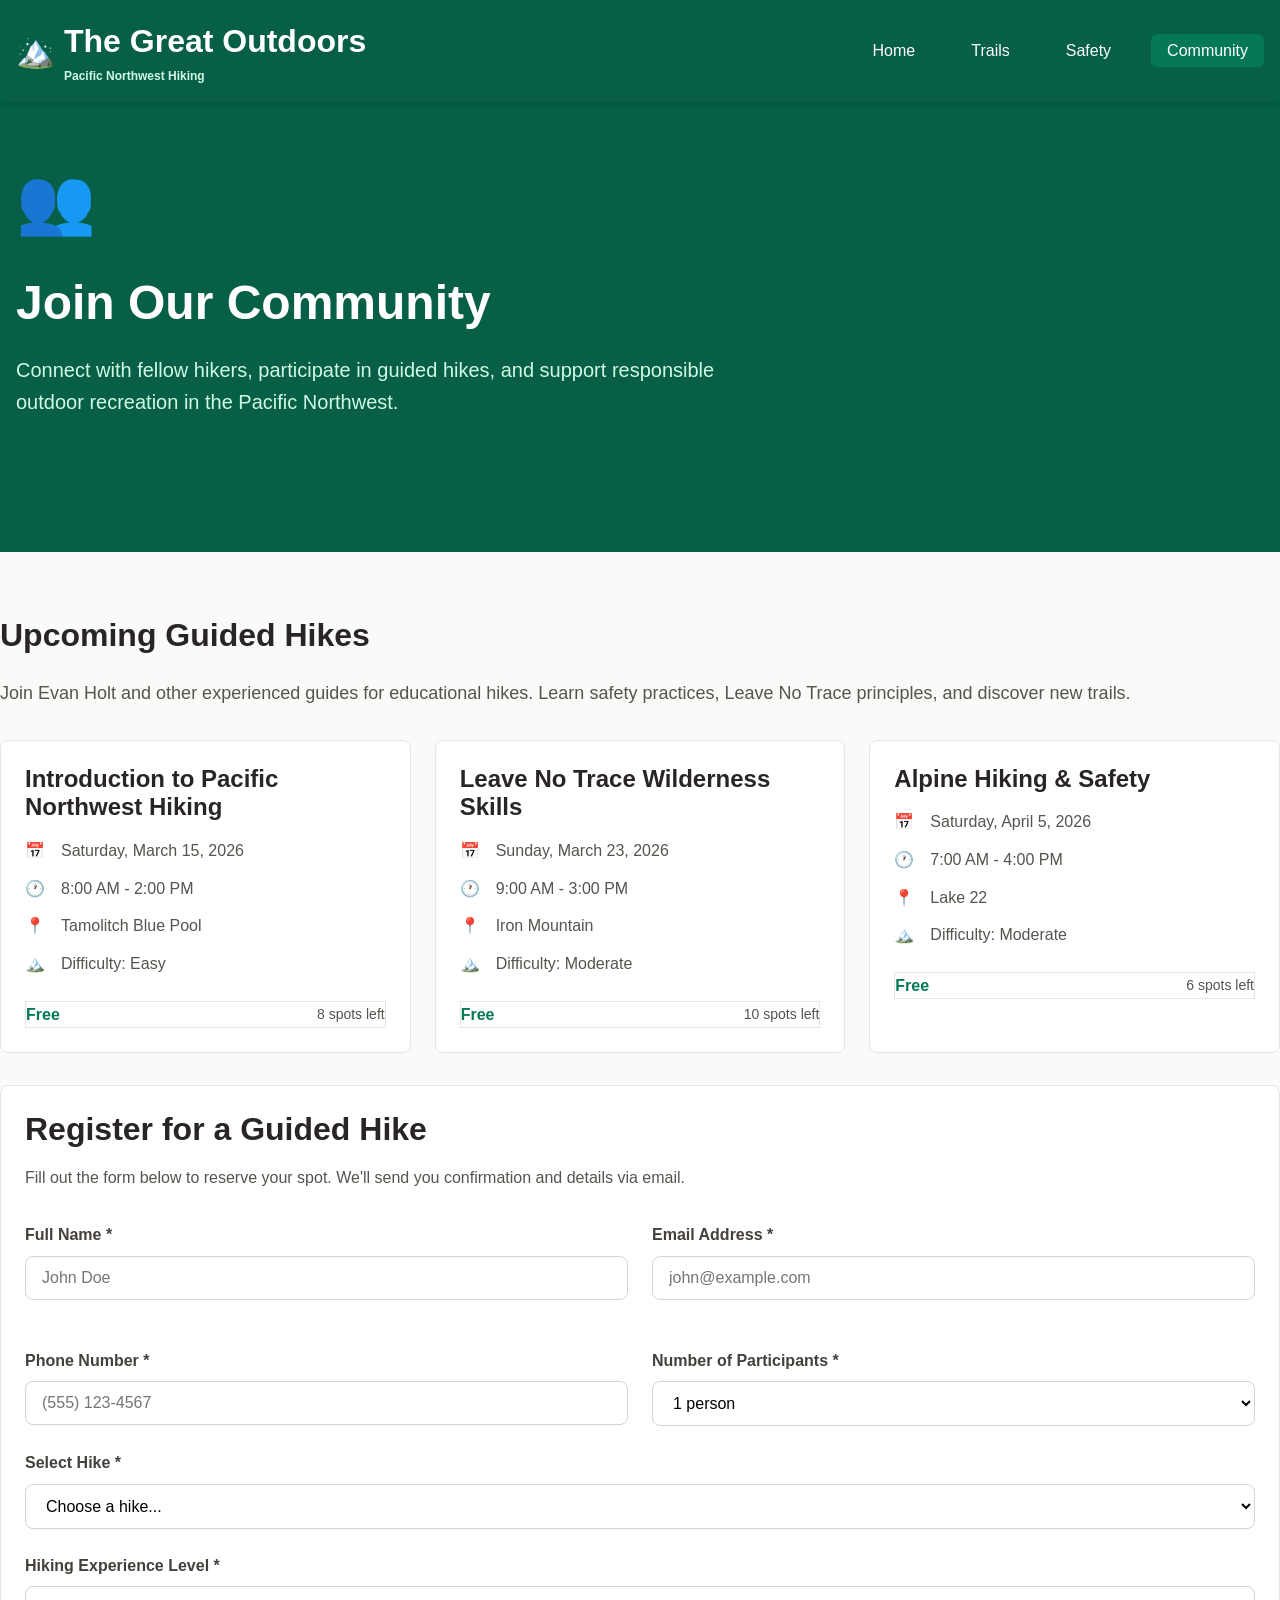
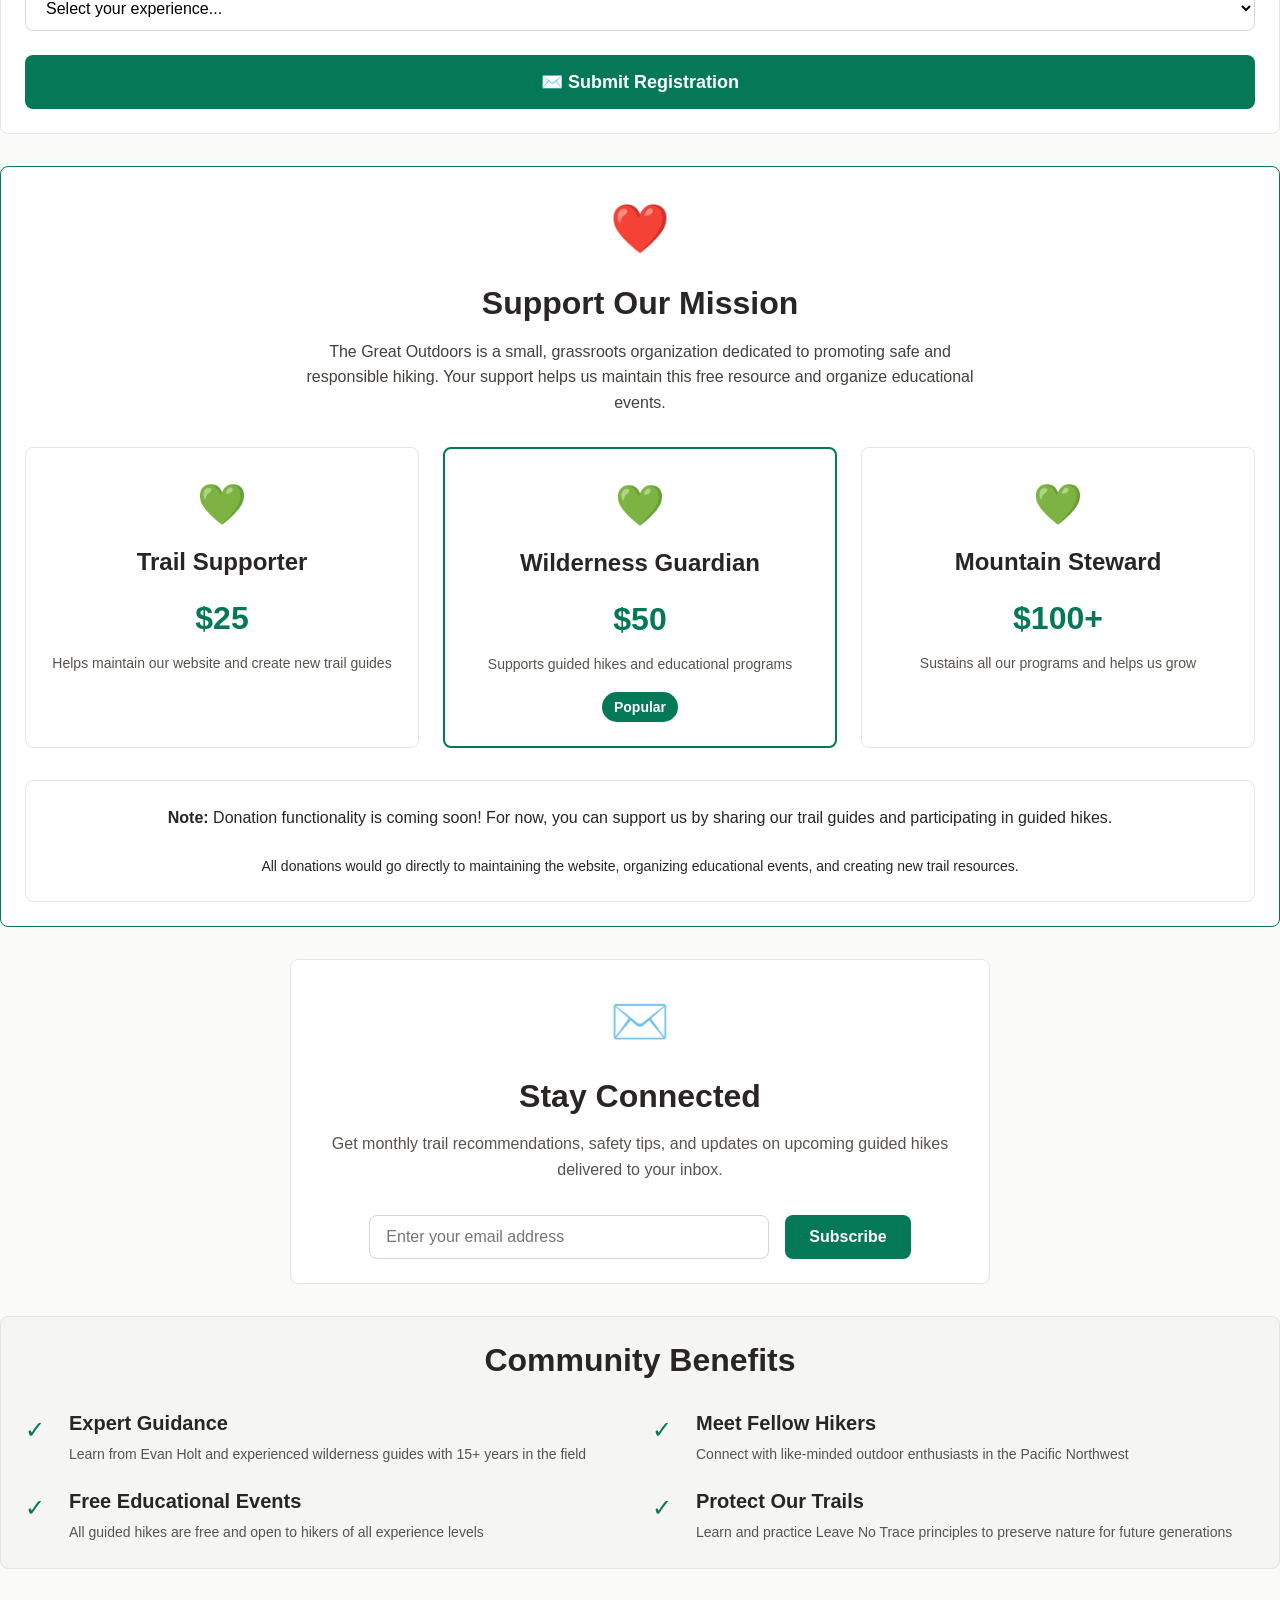
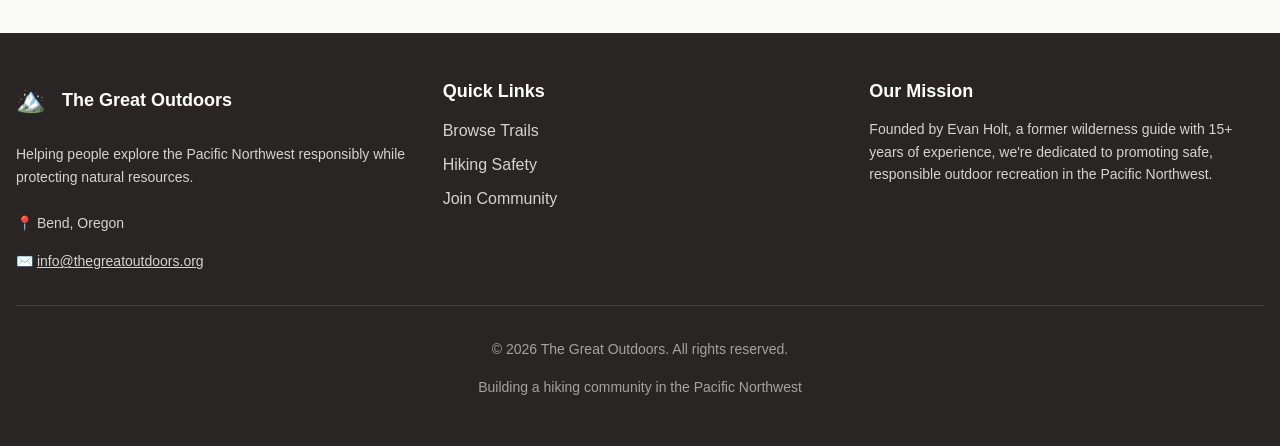
==== commit 087a89b5: "added remaining sections for the community page" ====
--- a/pages/community.html
+++ b/pages/community.html
@@ -302,46 +302,199 @@
         </form>
       </section>
       <!-- Support Section -->
-
+      <section class="card mb-4 bg-emerald-50 border-emerald">
+        <div class="text-center mb-4">
+          <span style="font-size: 3rem; display: block; margin-bottom: 1rem"
+            >❤️</span
+          >
+          <h2>Support Our Mission</h2>
+          <p class="text-stone-700" style="max-width: 700px; margin: 0 auto">
+            The Great Outdoors is a small, grassroots organization dedicated to
+            promoting safe and responsible hiking. Your support helps us
+            maintain this free resource and organize educational events.
+          </p>
+        </div>
+
+        <div class="grid grid-cols-3 gap-3 mb-4">
+          <!-- Tier 1 -->
+          <div class="card text-center">
+            <span
+              style="
+                font-size: 2.5rem;
+                display: block;
+                color: #047857;
+                margin-bottom: 0.75rem;
+              "
+              >💚</span
+            >
+            <h3>Trail Supporter</h3>
+            <p
+              class="text-emerald-700"
+              style="font-size: 2rem; font-weight: bold; margin: 0.5rem 0"
+            >
+              $25
+            </p>
+            <p class="text-sm text-stone-600">
+              Helps maintain our website and create new trail guides
+            </p>
+          </div>
+
+          <!-- Tier 2 -->
+          <div
+            class="card text-center border-emerald"
+            style="border-width: 2px"
+          >
+            <span
+              style="
+                font-size: 2.5rem;
+                display: block;
+                color: #047857;
+                margin-bottom: 0.75rem;
+              "
+              >💚</span
+            >
+            <h3>Wilderness Guardian</h3>
+            <p
+              class="text-emerald-700"
+              style="font-size: 2rem; font-weight: bold; margin: 0.5rem 0"
+            >
+              $50
+            </p>
+            <p class="text-sm text-stone-600 mb-2">
+              Supports guided hikes and educational programs
+            </p>
+            <span class="badge badge-emerald">Popular</span>
+          </div>
+
+          <!-- Tier 3 -->
+          <div class="card text-center">
+            <span
+              style="
+                font-size: 2.5rem;
+                display: block;
+                color: #047857;
+                margin-bottom: 0.75rem;
+              "
+              >💚</span
+            >
+            <h3>Mountain Steward</h3>
+            <p
+              class="text-emerald-700"
+              style="font-size: 2rem; font-weight: bold; margin: 0.5rem 0"
+            >
+              $100+
+            </p>
+            <p class="text-sm text-stone-600">
+              Sustains all our programs and helps us grow
+            </p>
+          </div>
+        </div>
+
+        <!-- Donation Note -->
+        <div class="card text-center">
+          <p class="mb-3">
+            <strong>Note:</strong> Donation functionality is coming soon! For
+            now, you can support us by sharing our trail guides and
+            participating in guided hikes.
+          </p>
+          <p class="text-sm text-stone-500 m-0">
+            All donations would go directly to maintaining the website,
+            organizing educational events, and creating new trail resources.
+          </p>
+        </div>
+      </section>
       <!-- Newsletter Signup -->
-<section class="card text-center" style="max-width: 700px; margin: 0 auto;">
-  <span style="font-size: 3rem; display: block; margin-bottom: 1rem;">✉️</span>
-
-  <h2>Stay Connected</h2>
-
-  <p class="text-stone-600 mb-4">
-    Get monthly trail recommendations, safety tips,
-    and updates on upcoming guided hikes delivered
-    to your inbox.
-  </p>
-
-  <div
-    id="newsletterSuccess"
-    class="alert alert-success"
-    style="display: none;"
-  >
-    <strong>✓ Thanks for subscribing!</strong>
-    Check your email for confirmation.
-  </div>
-
-  <form
-    id="newsletterForm"
-    class="flex gap-2 flex-wrap"
-    style="justify-content: center;"
-  >
-    <input
-      type="email"
-      id="newsletterEmail"
-      class="form-control"
-      required
-      placeholder="Enter your email address"
-      style="flex: 1; max-width: 400px;"
-    />
-
-    <button type="submit" class="btn btn-primary">Subscribe</button>
-  </form>
-</section>
+      <section
+        class="card text-center"
+        style="max-width: 700px; margin: 0 auto"
+      >
+        <span style="font-size: 3rem; display: block; margin-bottom: 1rem"
+          >✉️</span
+        >
+
+        <h2>Stay Connected</h2>
+
+        <p class="text-stone-600 mb-4">
+          Get monthly trail recommendations, safety tips, and updates on
+          upcoming guided hikes delivered to your inbox.
+        </p>
+
+        <div
+          id="newsletterSuccess"
+          class="alert alert-success"
+          style="display: none"
+        >
+          <strong>✓ Thanks for subscribing!</strong>
+          Check your email for confirmation.
+        </div>
+
+        <form
+          id="newsletterForm"
+          class="flex gap-2 flex-wrap"
+          style="justify-content: center"
+        >
+          <input
+            type="email"
+            id="newsletterEmail"
+            class="form-control"
+            required
+            placeholder="Enter your email address"
+            style="flex: 1; max-width: 400px"
+          />
+
+          <button type="submit" class="btn btn-primary">Subscribe</button>
+        </form>
+      </section>
       <!-- Community Benefits -->
+      <section class="card mt-4" style="background-color: #f5f5f4">
+        <h2 class="text-center mb-4">Community Benefits</h2>
+
+        <div class="grid grid-cols-2 gap-3">
+          <div class="flex items-start gap-3">
+            <span style="font-size: 1.5rem; color: #047857">✓</span>
+            <div>
+              <h4 class="mb-1">Expert Guidance</h4>
+              <p class="text-sm text-stone-600 m-0">
+                Learn from Evan Holt and experienced wilderness guides with 15+
+                years in the field
+              </p>
+            </div>
+          </div>
+
+          <div class="flex items-start gap-3">
+            <span style="font-size: 1.5rem; color: #047857">✓</span>
+            <div>
+              <h4 class="mb-1">Meet Fellow Hikers</h4>
+              <p class="text-sm text-stone-600 m-0">
+                Connect with like-minded outdoor enthusiasts in the Pacific
+                Northwest
+              </p>
+            </div>
+          </div>
+
+          <div class="flex items-start gap-3">
+            <span style="font-size: 1.5rem; color: #047857">✓</span>
+            <div>
+              <h4 class="mb-1">Free Educational Events</h4>
+              <p class="text-sm text-stone-600 m-0">
+                All guided hikes are free and open to hikers of all experience
+                levels
+              </p>
+            </div>
+          </div>
+
+          <div class="flex items-start gap-3">
+            <span style="font-size: 1.5rem; color: #047857">✓</span>
+            <div>
+              <h4 class="mb-1">Protect Our Trails</h4>
+              <p class="text-sm text-stone-600 m-0">
+                Learn and practice Leave No Trace principles to preserve nature
+                for future generations
+              </p>
+            </div>
+          </div>
+        </div>
+      </section>
     </div>
 
     <!-- FOOTER -->
